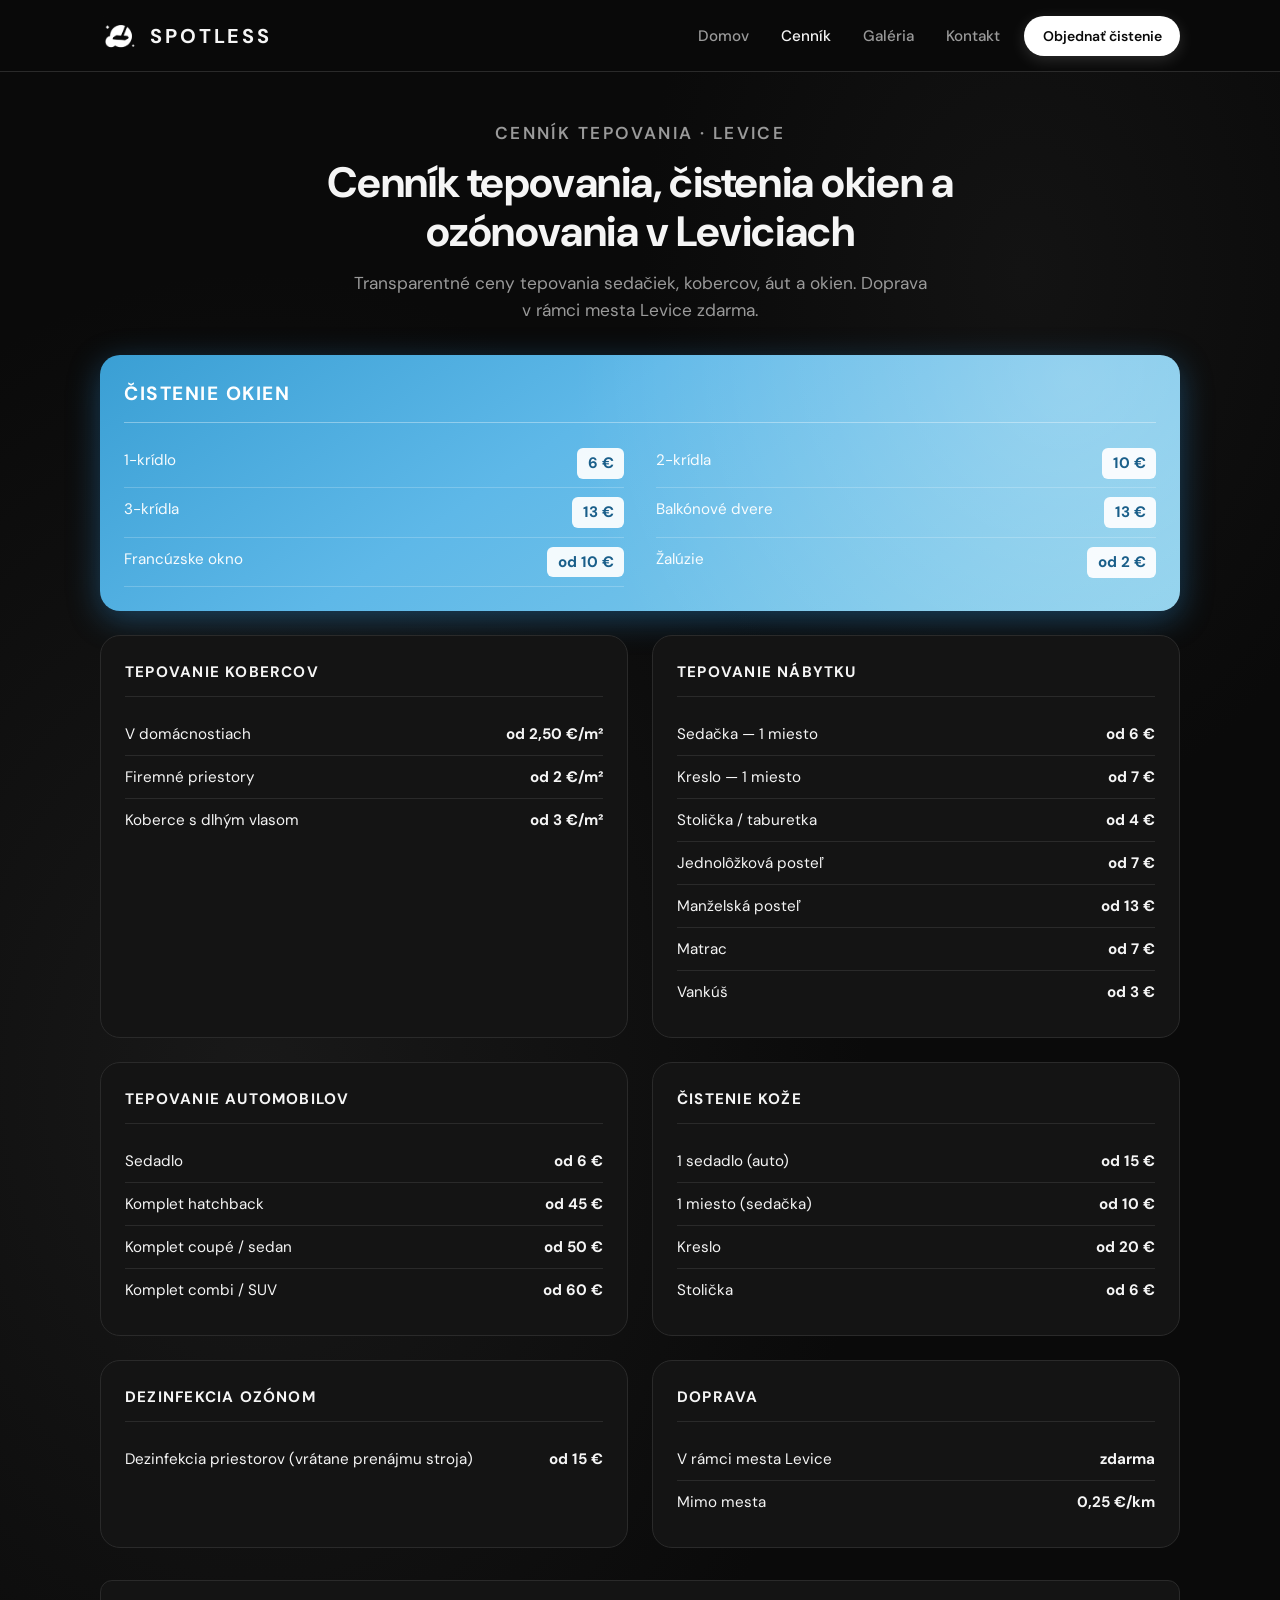
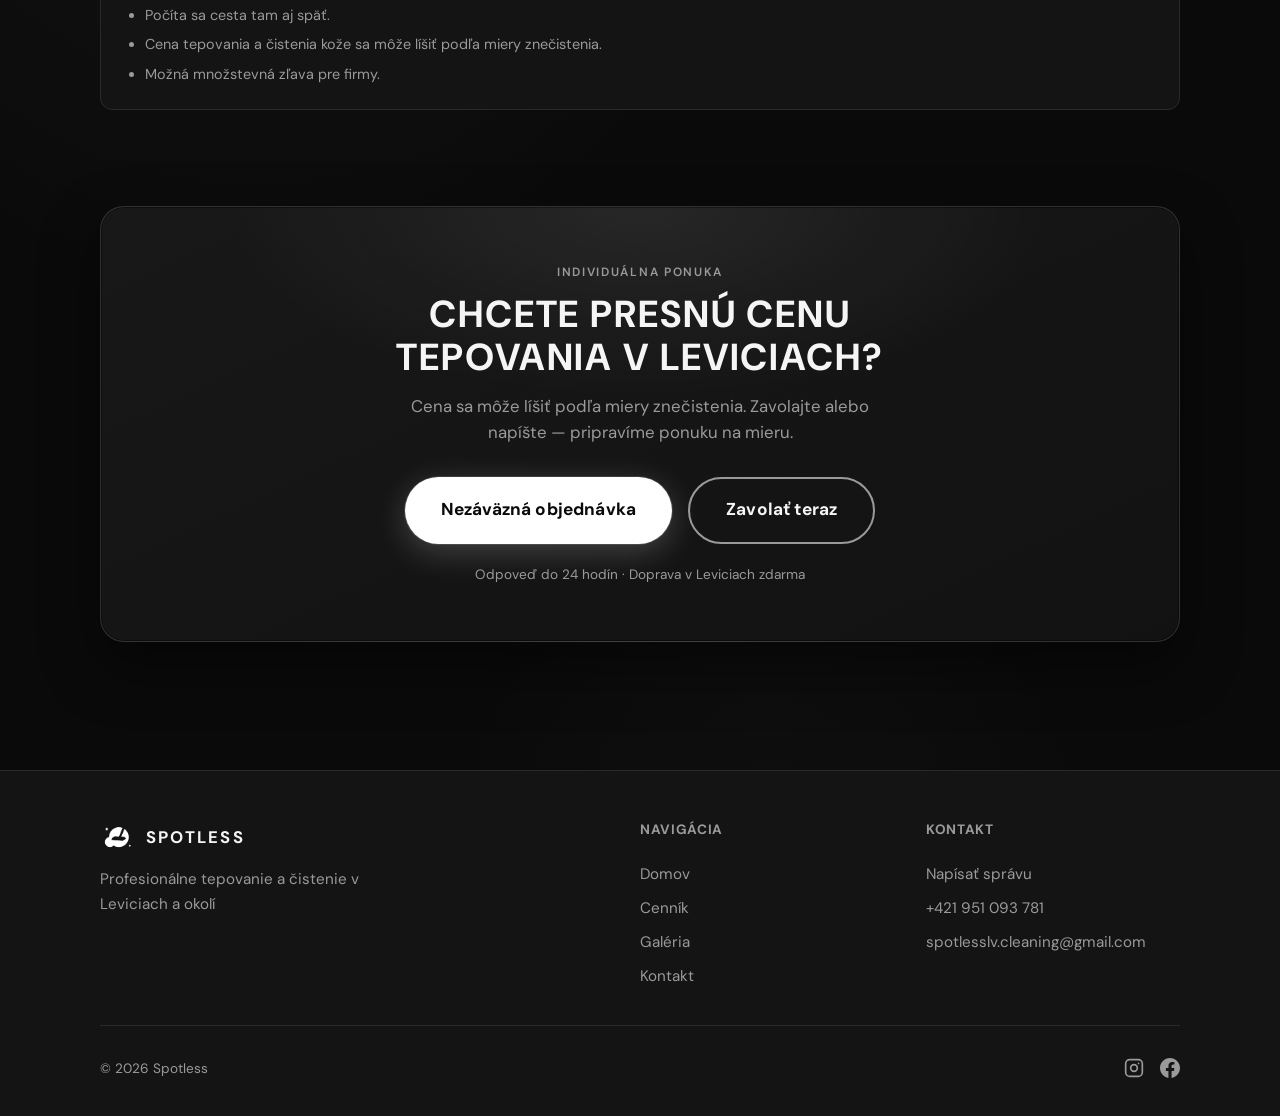
==== cennik/index.html @ 839dc6ff "Web favicon" ====
<!DOCTYPE html>
<html lang="sk">
<head>
  <meta charset="UTF-8">
  <meta name="viewport" content="width=device-width, initial-scale=1.0">
  <meta name="description" content="Cenník tepovania sedačiek, kobercov a áut, čistenie okien a ozónovania v Leviciach. Doprava v meste zdarma.">
  <link rel="canonical" href="https://www.spotlesscleaning.sk/cennik">
  <link rel="icon" href="/favicon.ico" sizes="any">
  <link rel="icon" href="/images/favicon-48.png" type="image/png" sizes="48x48">
  <link rel="icon" href="/images/favicon-96.png" type="image/png" sizes="96x96">
  <link rel="apple-touch-icon" href="/images/apple-touch-icon.png" sizes="180x180">
  <link rel="manifest" href="/site.webmanifest">
  <meta property="og:type" content="website">
  <meta property="og:site_name" content="Spotless Cleaning">
  <meta property="og:locale" content="sk_SK">
  <meta property="og:url" content="https://www.spotlesscleaning.sk/cennik">
  <meta property="og:title" content="Spotless Cleaning — Cenník tepovania a čistenia">
  <meta property="og:description" content="Transparentný cenník tepovania, čistenia okien, kože a ozónovania. Doprava zdarma v Leviciach.">
  <meta property="og:image" content="https://www.spotlesscleaning.sk/images/og-image.jpg">
  <meta property="og:image:width" content="1200">
  <meta property="og:image:height" content="630">
  <meta name="twitter:card" content="summary_large_image">
  <meta name="twitter:title" content="Spotless Cleaning — Cenník tepovania a čistenia">
  <meta name="twitter:description" content="Transparentný cenník tepovania, čistenia okien, kože a ozónovania. Doprava zdarma v Leviciach.">
  <meta name="twitter:image" content="https://www.spotlesscleaning.sk/images/og-image.jpg">
  <title>%BUSINESS% — Cenník</title>
  <link rel="preconnect" href="https://fonts.googleapis.com">
  <link rel="preconnect" href="https://fonts.gstatic.com" crossorigin>
  <link href="https://fonts.googleapis.com/css2?family=DM+Sans:ital,opsz,wght@0,9..40,400;0,9..40,500;0,9..40,600;0,9..40,700&display=swap" rel="stylesheet">
  <link rel="stylesheet" href="/css/style.css">
  <script src="/js/config.js"></script>
  <script async src="https://www.googletagmanager.com/gtag/js?id=G-7Y9ZVSKEVJ"></script>
  <script>
    window.dataLayer = window.dataLayer || [];
    function gtag() { dataLayer.push(arguments); }
    gtag("js", new Date());
    gtag("config", "G-7Y9ZVSKEVJ");
  </script>
</head>
<body data-page="pricing">

  <header class="site-header">
    <div class="container header-inner">
      <a href="/" class="logo" aria-label="Spotless Cleaning — domov">
        <img src="/images/logo-spotless.png" alt="" class="logo-mark" width="40" height="40" aria-hidden="true">
        <span class="logo-text">SPOTLESS</span>
      </a>
      <div class="header-actions">
        <nav class="nav-desktop" aria-label="Hlavná navigácia">
          <a href="/" data-page="home">Domov</a>
          <a href="/cennik" data-page="pricing">Cenník</a>
          <a href="/galeria" data-page="gallery">Galéria</a>
          <a href="/kontakt" data-page="contact">Kontakt</a>
        </nav>
        <a href="/kontakt" class="btn btn-primary btn-sm nav-cta" data-nav-cta>Objednať čistenie</a>
      </div>
      <button class="menu-toggle" aria-label="Otvoriť menu" aria-expanded="false">
        <span></span><span></span><span></span>
      </button>
    </div>
    <nav class="nav-mobile" aria-label="Mobilná navigácia">
      <a href="/" data-page="home">Domov</a>
      <a href="/cennik" data-page="pricing">Cenník</a>
      <a href="/galeria" data-page="gallery">Galéria</a>
      <a href="/kontakt" data-page="contact">Kontakt</a>
      <a href="/kontakt" class="btn btn-primary btn-block nav-mobile-cta" data-nav-cta>Objednať čistenie</a>
    </nav>
  </header>

  <main>
    <header class="page-header">
      <div class="container">
        <p class="section-eyebrow" data-page-eyebrow>Cenník tepovania · Levice</p>
        <h1 data-page-title>Cenník tepovania, čistenia okien a ozónovania v Leviciach</h1>
        <p data-page-subtitle>Transparentné ceny tepovania sedačiek, kobercov, áut a okien. Doprava v Leviciach zdarma.</p>
      </div>
    </header>

    <section class="section" style="padding-top: 0;">
      <div class="container">
        <div id="pricing-grid"></div>
        <div class="pricing-notes" id="pricing-notes"></div>
      </div>
    </section>

    <section class="section section--cta">
      <div class="container">
        <div class="cta-block" data-cta="pricing">
          <p class="section-eyebrow" data-cta-eyebrow>Individuálna ponuka</p>
          <h2 data-cta-title>Chcete presnú cenu tepovania v Leviciach?</h2>
          <p data-cta-subtitle>Cena sa môže líšiť podľa miery znečistenia. Zavolajte alebo napíšte — pripravíme ponuku na mieru.</p>
          <div class="cta-block__actions">
            <a href="/kontakt" class="btn btn-primary btn-lg" data-cta-primary>Nezáväzná objednávka</a>
            <a href="tel:+421951093781" class="btn btn-outline btn-lg" data-cta-secondary>Zavolať teraz</a>
          </div>
          <p class="cta-block__note" data-cta-note>Odpoveď do 24 hodín · Doprava v Leviciach zdarma</p>
        </div>
      </div>
    </section>
  </main>

  <footer class="site-footer">
    <div class="container">
      <div class="footer-grid">
        <div class="footer-brand">
          <a href="/" class="logo" aria-label="Spotless Cleaning — domov">
        <img src="/images/logo-spotless.png" alt="" class="logo-mark" width="40" height="40" aria-hidden="true">
        <span class="logo-text">SPOTLESS</span>
      </a>
          <p data-tagline>Tepovanie, čistenie okien a dezinfekcia ozónom — Levice a okolie</p>
        </div>
        <div class="footer-col">
          <h4>Navigácia</h4>
          <a href="/">Domov</a>
          <a href="/cennik">Cenník</a>
          <a href="/galeria">Galéria</a>
          <a href="/kontakt">Kontakt</a>
        </div>
        <div class="footer-col">
          <h4>Kontakt</h4>
          <a href="/kontakt">Napísať správu</a>
          <span id="contact-phone"></span>
          <span id="contact-email"></span>
        </div>
      </div>
      <div class="footer-bottom">
        <span>© <span id="footer-year"></span> <span data-business-name>Spotless Cleaning</span></span>
        <div class="footer-social" data-social-links data-social-style="footer"></div>
      </div>
    </div>
  </footer>

  <script src="/js/main.js"></script>
</body>
</html>
---- css/style.css ----
/* ===== Variables — Spotless dark (cenník) ===== */
:root {
  --color-bg: #0a0a0a;
  --color-surface: #141414;
  --color-text: #f5f5f5;
  --color-text-muted: #9a9a9a;
  --color-accent: #ffffff;
  --color-accent-dark: #e8e8e8;
  --color-accent-soft: #1c1c1c;
  --color-border: #2a2a2a;
  --font-display: "DM Sans", system-ui, sans-serif;
  --font-body: "DM Sans", system-ui, sans-serif;
  --radius: 12px;
  --radius-lg: 20px;
  --shadow: 0 4px 24px rgba(0, 0, 0, 0.4);
  --shadow-lg: 0 12px 48px rgba(0, 0, 0, 0.55);
  --max-width: 1120px;
  --header-height: 72px;
}

/* ===== Reset & Base ===== */
*,
*::before,
*::after {
  box-sizing: border-box;
  margin: 0;
  padding: 0;
}

html {
  scroll-behavior: smooth;
}

body {
  font-family: var(--font-body);
  font-size: 1rem;
  line-height: 1.6;
  color: var(--color-text);
  background-color: var(--color-bg);
  background-image:
    radial-gradient(ellipse 80% 50% at 20% 40%, rgba(35, 35, 35, 0.6) 0%, transparent 60%),
    radial-gradient(ellipse 60% 40% at 80% 10%, rgba(28, 28, 28, 0.5) 0%, transparent 50%),
    radial-gradient(ellipse 50% 30% at 60% 90%, rgba(22, 22, 22, 0.4) 0%, transparent 50%);
  -webkit-font-smoothing: antialiased;
}

img {
  max-width: 100%;
  height: auto;
  display: block;
}

a {
  color: inherit;
  text-decoration: none;
}

ul {
  list-style: none;
}

/* ===== Layout ===== */
.container {
  width: 100%;
  max-width: var(--max-width);
  margin: 0 auto;
  padding: 0 1.25rem;
}

.section {
  padding: 4rem 0;
}

.section-title {
  font-family: var(--font-display);
  font-size: clamp(1.5rem, 3.5vw, 2.25rem);
  font-weight: 700;
  line-height: 1.2;
  margin-bottom: 0.75rem;
  text-transform: uppercase;
  letter-spacing: 0.06em;
}

.section-subtitle {
  color: var(--color-text-muted);
  font-size: 1.1rem;
  max-width: 560px;
  margin-bottom: 2.5rem;
}

/* ===== Header ===== */
.site-header {
  position: sticky;
  top: 0;
  z-index: 100;
  background: rgba(10, 10, 10, 0.96);
  backdrop-filter: blur(12px);
  border-bottom: 1px solid var(--color-border);
  height: var(--header-height);
}

.header-inner {
  display: flex;
  align-items: center;
  justify-content: space-between;
  height: var(--header-height);
}

.logo {
  display: flex;
  align-items: center;
  gap: 0.65rem;
  flex-shrink: 0;
  text-decoration: none;
}

.logo-mark {
  display: block;
  width: 40px;
  height: 40px;
  flex-shrink: 0;
  object-fit: contain;
  mix-blend-mode: lighten;
}

.logo-text {
  font-family: var(--font-display);
  font-size: 1.25rem;
  font-weight: 700;
  letter-spacing: 0.14em;
  text-transform: uppercase;
  color: var(--color-text);
  line-height: 1;
  white-space: nowrap;
}

.site-footer .logo-text {
  font-size: 1.05rem;
  letter-spacing: 0.12em;
}

.site-footer .logo-mark {
  width: 36px;
  height: 36px;
}

.nav-desktop {
  display: none;
  gap: 2rem;
}

.nav-desktop a {
  font-size: 0.95rem;
  font-weight: 500;
  color: var(--color-text-muted);
  transition: color 0.2s;
}

.nav-desktop a:hover,
.nav-desktop a.active {
  color: var(--color-text);
}

.menu-toggle {
  display: flex;
  flex-direction: column;
  gap: 5px;
  background: none;
  border: none;
  cursor: pointer;
  padding: 8px;
}

.menu-toggle span {
  display: block;
  width: 24px;
  height: 2px;
  background: var(--color-text);
  transition: transform 0.3s, opacity 0.3s;
}

.menu-toggle[aria-expanded="true"] span:nth-child(1) {
  transform: translateY(7px) rotate(45deg);
}

.menu-toggle[aria-expanded="true"] span:nth-child(2) {
  opacity: 0;
}

.menu-toggle[aria-expanded="true"] span:nth-child(3) {
  transform: translateY(-7px) rotate(-45deg);
}

.nav-mobile {
  display: none;
  position: fixed;
  top: var(--header-height);
  left: 0;
  right: 0;
  background: var(--color-surface);
  border-bottom: 1px solid var(--color-border);
  padding: 1rem 1.25rem 1.5rem;
  box-shadow: var(--shadow);
}

.nav-mobile.open {
  display: block;
}

.nav-mobile a {
  display: block;
  padding: 0.85rem 0;
  font-size: 1.1rem;
  font-weight: 500;
  border-bottom: 1px solid var(--color-border);
}

.nav-mobile a:last-child {
  border-bottom: none;
}

.nav-mobile a.active {
  color: var(--color-text);
}

@media (min-width: 768px) {
  .nav-desktop {
    display: flex;
  }

  .menu-toggle {
    display: none;
  }
}

/* ===== Buttons ===== */
.btn {
  display: inline-flex;
  align-items: center;
  justify-content: center;
  gap: 0.5rem;
  padding: 0.9rem 1.75rem;
  font-family: var(--font-body);
  font-size: 1rem;
  font-weight: 600;
  border: none;
  border-radius: 999px;
  cursor: pointer;
  transition: transform 0.2s, box-shadow 0.2s, background 0.2s;
}

.btn:active {
  transform: scale(0.98);
}

.btn-primary {
  background: var(--color-accent);
  color: #0a0a0a;
  box-shadow:
    0 4px 20px rgba(255, 255, 255, 0.15),
    0 0 0 1px rgba(255, 255, 255, 0.08);
  position: relative;
  overflow: hidden;
}

.btn-primary::after {
  content: "";
  position: absolute;
  inset: 0;
  background: linear-gradient(105deg, transparent 40%, rgba(255, 255, 255, 0.35) 50%, transparent 60%);
  transform: translateX(-100%);
  transition: transform 0.5s ease;
}

.btn-primary:hover::after {
  transform: translateX(100%);
}

.btn-primary:hover {
  background: var(--color-accent-dark);
  transform: translateY(-2px);
  box-shadow:
    0 8px 32px rgba(255, 255, 255, 0.22),
    0 0 0 1px rgba(255, 255, 255, 0.12);
}

.btn-outline {
  background: transparent;
  color: var(--color-text);
  border: 2px solid var(--color-text-muted);
}

.btn-outline:hover {
  border-color: var(--color-accent);
  color: var(--color-accent);
  background: rgba(255, 255, 255, 0.04);
}

.btn-block {
  width: 100%;
}

.btn-sm {
  padding: 0.55rem 1.15rem;
  font-size: 0.875rem;
}

.btn-lg {
  padding: 1.1rem 2.25rem;
  font-size: 1.08rem;
  font-weight: 700;
  letter-spacing: 0.01em;
}

.btn-primary.btn-lg {
  box-shadow:
    0 8px 32px rgba(255, 255, 255, 0.2),
    0 0 0 1px rgba(255, 255, 255, 0.12);
}

.btn-primary.btn-lg:hover {
  box-shadow:
    0 12px 40px rgba(255, 255, 255, 0.28),
    0 0 0 1px rgba(255, 255, 255, 0.18);
}

.btn-outline.btn-lg {
  border-width: 2px;
}

/* ===== Header CTA ===== */
.header-actions {
  display: none;
  align-items: center;
  gap: 1.5rem;
}

@media (min-width: 768px) {
  .header-actions {
    display: flex;
  }
}

.nav-cta {
  display: none;
  white-space: nowrap;
  box-shadow: 0 4px 16px rgba(255, 255, 255, 0.14);
}

.nav-mobile-cta {
  display: flex !important;
  align-items: center;
  justify-content: center;
  width: 100%;
  margin-top: 1rem;
  padding: 0.9rem 1.75rem !important;
  text-align: center;
  border-bottom: none !important;
}

@media (min-width: 768px) {
  .nav-cta {
    display: inline-flex;
  }
}

/* ===== Section typography ===== */
.section-eyebrow {
  font-size: 0.75rem;
  font-weight: 600;
  text-transform: uppercase;
  letter-spacing: 0.14em;
  color: var(--color-text-muted);
  margin-bottom: 0.65rem;
}

.section-head--center {
  text-align: center;
}

.section-head--center .section-subtitle {
  margin-left: auto;
  margin-right: auto;
}

.section-head--center .features-grid {
  margin-top: 0.5rem;
}

.section-subtitle--center {
  text-align: center;
}

.section--order {
  background: linear-gradient(180deg, rgba(20, 20, 20, 0.4) 0%, transparent 100%);
}

.section--cta {
  padding-top: 2rem;
  padding-bottom: 4rem;
}

/* ===== Hero ===== */
.hero {
  padding: 1.75rem 0 2.5rem;
}

.hero-block {
  display: grid;
  grid-template-columns: 1fr;
  background: linear-gradient(155deg, #161616 0%, #131313 55%, #141414 100%);
  border: 1px solid rgba(255, 255, 255, 0.08);
  border-radius: calc(var(--radius-lg) + 4px);
  overflow: hidden;
  box-shadow:
    0 0 0 1px rgba(0, 0, 0, 0.35) inset,
    0 20px 50px rgba(0, 0, 0, 0.35);
}

.hero-visual {
  position: relative;
  min-height: 260px;
  overflow: hidden;
  border-radius: var(--radius-lg) var(--radius-lg) 0 0;
}

.hero-visual img {
  width: 100%;
  height: 100%;
  min-height: 260px;
  object-fit: cover;
  object-position: 55% 28%;
  display: block;
}

.hero-visual::after {
  content: "";
  position: absolute;
  inset: 0;
  background: linear-gradient(
    to bottom,
    rgba(20, 20, 20, 0.05) 0%,
    rgba(20, 20, 20, 0.45) 55%,
    #141414 100%
  );
  pointer-events: none;
}

.hero-content {
  padding: 1.75rem 1.5rem 2rem;
}

.hero-eyebrow {
  font-size: 0.8rem;
  font-weight: 600;
  text-transform: uppercase;
  letter-spacing: 0.14em;
  color: var(--color-text-muted);
  margin-bottom: 1rem;
  animation: fadeInUp 0.7s ease forwards;
}

.hero-content h1 {
  font-family: var(--font-display);
  font-size: clamp(1.75rem, 4.2vw, 2.65rem);
  font-weight: 700;
  line-height: 1.15;
  letter-spacing: -0.01em;
  margin-bottom: 1.25rem;
  animation: fadeInUp 0.7s ease 0.1s forwards;
  opacity: 0;
}

.hero-content p {
  font-size: 1.05rem;
  color: var(--color-text-muted);
  margin-bottom: 1.75rem;
  max-width: 520px;
  animation: fadeInUp 0.7s ease 0.2s forwards;
  opacity: 0;
}

.hero-actions {
  display: flex;
  flex-wrap: wrap;
  gap: 1rem;
  animation: fadeInUp 0.7s ease 0.3s forwards;
  opacity: 0;
}

.hero-trust {
  display: flex;
  flex-wrap: wrap;
  gap: 0.5rem 1.25rem;
  margin-top: 1.5rem;
  animation: fadeInUp 0.7s ease 0.4s forwards;
  opacity: 0;
}

.hero-trust li {
  font-size: 0.85rem;
  color: var(--color-text-muted);
  display: flex;
  align-items: center;
  gap: 0.4rem;
}

.hero-trust li::before {
  content: "";
  width: 6px;
  height: 6px;
  border-radius: 50%;
  background: var(--color-accent);
  flex-shrink: 0;
}

@media (min-width: 768px) {
  .hero {
    padding: 2.5rem 0 3.5rem;
  }

  .hero-block {
    grid-template-columns: 1fr 1fr;
    align-items: stretch;
    min-height: 420px;
  }

  .hero-visual {
    position: relative;
    min-height: 100%;
    height: 100%;
    width: calc(100% + 5rem);
    margin-right: -5rem;
    z-index: 0;
  }

  .hero-visual img {
    position: absolute;
    inset: -4%;
    width: 108%;
    height: 108%;
    min-height: 100%;
    object-position: 55% center;
  }

  .hero-visual::after {
    background: linear-gradient(
      to right,
      transparent 0%,
      rgba(20, 20, 20, 0.03) 15%,
      rgba(20, 20, 20, 0.12) 30%,
      rgba(20, 20, 20, 0.28) 45%,
      rgba(20, 20, 20, 0.5) 58%,
      rgba(20, 20, 20, 0.72) 70%,
      rgba(20, 20, 20, 0.9) 82%,
      #141414 94%,
      #141414 100%
    );
  }

  .hero-content {
    position: relative;
    z-index: 1;
    display: flex;
    flex-direction: column;
    justify-content: center;
    padding: 2.5rem 2.25rem 2.5rem 1.5rem;
  }
}

@media (min-width: 1024px) {
  .hero-block {
    min-height: 460px;
  }

  .hero-content {
    padding: 3rem 2.75rem 3rem 1.75rem;
  }

  .hero-content h1 {
    font-size: clamp(2rem, 3.2vw, 2.85rem);
  }

  .hero-content p {
    font-size: 1.1rem;
  }
}

@keyframes fadeInUp {
  from { opacity: 0; transform: translateY(20px); }
  to { opacity: 1; transform: translateY(0); }
}

/* ===== Features / Cards ===== */
.features-grid {
  display: grid;
  gap: 1.5rem;
}

@media (min-width: 640px) {
  .features-grid {
    grid-template-columns: repeat(2, 1fr);
  }
}

@media (min-width: 1024px) {
  .features-grid {
    grid-template-columns: repeat(4, 1fr);
  }
}

.feature-card {
  position: relative;
  background: var(--color-surface);
  border: 1px solid var(--color-border);
  border-radius: var(--radius-lg);
  padding: 1.75rem;
  transition:
    box-shadow 0.35s ease,
    transform 0.35s ease,
    border-color 0.35s ease;
  overflow: hidden;
}

.feature-card::before {
  content: "";
  position: absolute;
  inset: 0;
  border-radius: inherit;
  opacity: 0;
  transition: opacity 0.35s ease;
  background: radial-gradient(ellipse at 50% 0%, rgba(255, 255, 255, 0.06) 0%, transparent 70%);
  pointer-events: none;
}

.feature-card:hover {
  transform: translateY(-6px);
  border-color: rgba(255, 255, 255, 0.28);
  box-shadow:
    0 0 0 1px rgba(255, 255, 255, 0.1),
    0 0 18px rgba(255, 255, 255, 0.07),
    0 0 36px rgba(255, 255, 255, 0.04),
    0 14px 40px rgba(0, 0, 0, 0.45);
}

.feature-card:hover::before {
  opacity: 1;
}

.feature-icon {
  width: 52px;
  height: 52px;
  background: var(--color-accent-soft);
  border-radius: 14px;
  display: flex;
  align-items: center;
  justify-content: center;
  font-size: 1.55rem;
  margin-bottom: 1rem;
  border: 1px solid transparent;
  transition:
    border-color 0.35s ease,
    box-shadow 0.35s ease,
    transform 0.35s ease;
}

.feature-card:hover .feature-icon {
  border-color: rgba(255, 255, 255, 0.15);
  box-shadow: 0 0 16px rgba(255, 255, 255, 0.12);
  transform: scale(1.06);
}

.feature-card h3 {
  font-family: var(--font-display);
  font-size: 1.05rem;
  font-weight: 700;
  text-transform: uppercase;
  letter-spacing: 0.04em;
  margin-bottom: 0.5rem;
}

.feature-card p {
  color: var(--color-text-muted);
  font-size: 0.95rem;
}

/* ===== Pricing ===== */
.pricing-grid {
  display: grid;
  gap: 1.5rem;
  align-items: stretch;
}

@media (min-width: 768px) {
  .pricing-grid {
    grid-template-columns: repeat(3, 1fr);
  }
}

.pricing-card {
  background: var(--color-surface);
  border: 1px solid var(--color-border);
  border-radius: var(--radius-lg);
  padding: 2rem;
  display: flex;
  flex-direction: column;
  position: relative;
}

.pricing-card.recommended {
  border-color: var(--color-accent);
  box-shadow: var(--shadow-lg);
  transform: scale(1.02);
}

.pricing-badge {
  position: absolute;
  top: -12px;
  left: 50%;
  transform: translateX(-50%);
  background: var(--color-accent);
  color: #fff;
  font-size: 0.75rem;
  font-weight: 700;
  text-transform: uppercase;
  letter-spacing: 0.05em;
  padding: 0.35rem 1rem;
  border-radius: 999px;
}

.pricing-card h3 {
  font-family: var(--font-display);
  font-size: 1.35rem;
  margin-bottom: 0.5rem;
}

.pricing-price {
  font-family: var(--font-display);
  font-size: 2.5rem;
  font-weight: 600;
  color: var(--color-accent);
  line-height: 1;
  margin: 1rem 0 0.25rem;
}

.pricing-period {
  color: var(--color-text-muted);
  font-size: 0.9rem;
  margin-bottom: 1rem;
}

.pricing-desc {
  color: var(--color-text-muted);
  font-size: 0.95rem;
  margin-bottom: 1.5rem;
  padding-bottom: 1.5rem;
  border-bottom: 1px solid var(--color-border);
}

.pricing-features {
  flex: 1;
  margin-bottom: 1.5rem;
}

.pricing-features li {
  padding: 0.5rem 0;
  padding-left: 1.5rem;
  position: relative;
  font-size: 0.95rem;
  color: var(--color-text-muted);
}

.pricing-features li::before {
  content: "✓";
  position: absolute;
  left: 0;
  color: var(--color-text);
  font-weight: 700;
}

/* ===== Showcase panel (domov — galéria + reels) ===== */
.section--showcase {
  padding: 2.5rem 0 3rem;
}

.showcase-panel {
  background: linear-gradient(160deg, #161616 0%, #111111 50%, #141414 100%);
  border: 1px solid rgba(255, 255, 255, 0.08);
  border-radius: var(--radius-lg);
  padding: 1.75rem 1.5rem 1.5rem;
  box-shadow:
    0 0 0 1px rgba(0, 0, 0, 0.4) inset,
    0 20px 50px rgba(0, 0, 0, 0.35);
  transition: border-color 0.35s ease, box-shadow 0.35s ease;
}

.showcase-panel:hover {
  border-color: rgba(255, 255, 255, 0.12);
  box-shadow:
    0 0 0 1px rgba(0, 0, 0, 0.4) inset,
    0 0 30px rgba(255, 255, 255, 0.03),
    0 24px 56px rgba(0, 0, 0, 0.4);
}

@media (min-width: 768px) {
  .showcase-panel {
    padding: 2rem 2rem 1.75rem;
  }
}

.showcase-panel__head {
  display: flex;
  flex-wrap: wrap;
  align-items: flex-end;
  justify-content: space-between;
  gap: 1rem;
  margin-bottom: 1.5rem;
}

.showcase-panel__head .section-title {
  font-size: 1.25rem;
  margin-bottom: 0.35rem;
}

.showcase-panel__sub {
  margin-bottom: 0;
  font-size: 0.95rem;
}

.showcase-panel__cta {
  display: inline-flex;
  align-items: center;
  gap: 0.4rem;
  padding: 0.6rem 1.15rem;
  border-radius: 999px;
  font-size: 0.88rem;
  font-weight: 600;
  border: 1px solid rgba(255, 255, 255, 0.14);
  color: var(--color-text);
  transition: background 0.25s ease, border-color 0.25s ease, transform 0.25s ease;
}

.showcase-panel__cta:hover {
  background: rgba(255, 255, 255, 0.06);
  border-color: rgba(255, 255, 255, 0.28);
  transform: translateX(2px);
}

.showcase-panel__media {
  display: grid;
  gap: 1.15rem;
}

@media (min-width: 768px) {
  .showcase-panel__media {
    gap: 1.25rem;
  }
}

.showcase-panel__photos {
  display: grid;
  grid-template-columns: repeat(3, 1fr);
  gap: 0.85rem;
}

@media (min-width: 640px) {
  .showcase-panel__photos {
    gap: 1rem;
  }
}

.showcase-panel__photos .gallery-item {
  border-radius: 12px;
  overflow: hidden;
  background: #0a0a0a;
  border: 1px solid rgba(255, 255, 255, 0.09);
  transition: transform 0.3s ease, border-color 0.3s ease, box-shadow 0.3s ease;
}

.showcase-panel__photos .gallery-item:hover {
  transform: translateY(-3px);
  border-color: rgba(255, 255, 255, 0.2);
  box-shadow: 0 8px 24px rgba(0, 0, 0, 0.4);
}

.showcase-panel__photos .gallery-item__frame {
  aspect-ratio: 16 / 10;
  height: auto;
}

.showcase-panel__photos .gallery-item img {
  object-fit: cover;
}

.showcase-panel__photos .gallery-caption {
  display: none;
}

.showcase-panel__reels {
  display: grid;
  grid-template-columns: repeat(4, 1fr);
  gap: 0.85rem;
  padding-top: 1.15rem;
  border-top: 1px solid rgba(255, 255, 255, 0.07);
}

@media (max-width: 639px) {
  .showcase-panel__reels {
    grid-template-columns: repeat(2, 1fr);
    gap: 0.75rem;
    max-width: 320px;
    margin: 0 auto;
    padding-top: 1rem;
  }
}

@media (min-width: 900px) {
  .showcase-panel__reels {
    gap: 1rem;
    padding-top: 1.25rem;
  }
}

/* Reels na domovskej stránke — bez IG gradientu */
.showcase-panel__reels .reel-card--home {
  display: block;
  transition: transform 0.3s ease;
}

.showcase-panel__reels .reel-card--home:hover,
.showcase-panel__reels .reel-card--home.is-playing {
  transform: translateY(-3px);
}

.showcase-panel__reels .reel-card__inner {
  display: block;
  border-radius: 12px;
  overflow: hidden;
  aspect-ratio: 9 / 16;
  background: #0a0a0a;
  border: 1px solid rgba(255, 255, 255, 0.09);
  transition: border-color 0.3s ease, box-shadow 0.3s ease;
}

.showcase-panel__reels .reel-card--home:hover .reel-card__inner,
.showcase-panel__reels .reel-card--home.is-playing .reel-card__inner {
  border-color: rgba(255, 255, 255, 0.2);
  box-shadow: 0 8px 22px rgba(0, 0, 0, 0.38);
}

/* ===== Gallery page ===== */
.gallery-grid {
  display: grid;
  gap: 1rem;
}

.gallery-grid--page {
  grid-template-columns: 1fr;
  gap: 1.75rem;
  max-width: 800px;
  margin: 0 auto;
}

@media (min-width: 640px) {
  .gallery-grid--page {
    grid-template-columns: repeat(2, 1fr);
    gap: 2rem;
    max-width: 920px;
  }
}

.gallery-item {
  cursor: pointer;
  border-radius: var(--radius);
  overflow: hidden;
  transition: transform 0.3s ease, box-shadow 0.3s ease;
}

.gallery-grid--page .gallery-item {
  background: var(--color-surface);
  border: 1px solid var(--color-border);
  padding: 0.65rem;
}

.gallery-grid--page .gallery-item:hover {
  transform: translateY(-3px);
  box-shadow: var(--shadow);
  border-color: #3a3a3a;
}

.gallery-item__frame {
  border-radius: 8px;
  overflow: hidden;
  background: #0d0d0d;
  display: flex;
  align-items: center;
  justify-content: center;
}

.gallery-grid--page .gallery-item__frame {
  height: 180px;
}

.gallery-item img {
  width: 100%;
  height: 100%;
  object-fit: contain;
  transition: transform 0.35s ease;
}

.gallery-grid--page .gallery-item:hover img {
  transform: scale(1.03);
}

.gallery-caption {
  font-size: 0.85rem;
  color: var(--color-text-muted);
  padding: 0.65rem 0.25rem 0.15rem;
  line-height: 1.4;
}

.gallery-grid--page .gallery-caption {
  position: static;
  opacity: 1;
  background: none;
  color: var(--color-text-muted);
}

/* Lightbox */
.lightbox {
  display: none;
  position: fixed;
  inset: 0;
  z-index: 200;
  background: rgba(0, 0, 0, 0.92);
  align-items: center;
  justify-content: center;
  padding: 1rem;
}

.lightbox.open {
  display: flex;
  animation: lightboxIn 0.3s ease;
}

@keyframes lightboxIn {
  from { opacity: 0; }
  to { opacity: 1; }
}

.lightbox img {
  max-height: 90vh;
  max-width: 90vw;
  border-radius: var(--radius);
  object-fit: contain;
}

.lightbox-close {
  position: absolute;
  top: 1.5rem;
  right: 1.5rem;
  background: none;
  border: none;
  color: #fff;
  font-size: 2rem;
  cursor: pointer;
  line-height: 1;
}

.lightbox-caption {
  position: absolute;
  bottom: 2rem;
  left: 50%;
  transform: translateX(-50%);
  color: #fff;
  font-size: 0.95rem;
  text-align: center;
}

/* ===== Contact ===== */
.contact-grid {
  display: grid;
  gap: 2.5rem;
}

@media (min-width: 768px) {
  .contact-grid {
    grid-template-columns: 1fr 1.2fr;
    gap: 4rem;
  }
}

.contact-info-item {
  display: flex;
  gap: 1rem;
  margin-bottom: 1.5rem;
}

.contact-info-icon {
  width: 44px;
  height: 44px;
  background: var(--color-accent-soft);
  border-radius: 10px;
  display: flex;
  align-items: center;
  justify-content: center;
  flex-shrink: 0;
  font-size: 1.2rem;
}

.contact-info-item h4 {
  font-size: 0.85rem;
  text-transform: uppercase;
  letter-spacing: 0.05em;
  color: var(--color-text-muted);
  margin-bottom: 0.25rem;
}

.contact-info-item a:hover {
  color: var(--color-text);
}

.social-links {
  display: flex;
  gap: 0.75rem;
  margin-top: 2rem;
}

.social-link {
  display: flex;
  align-items: center;
  justify-content: center;
  width: 44px;
  height: 44px;
  border-radius: 10px;
  background: var(--color-surface);
  border: 1px solid var(--color-border);
  transition: border-color 0.2s, color 0.2s;
}

.social-link:hover {
  border-color: var(--color-text);
  color: var(--color-text);
}

.contact-form {
  background: var(--color-surface);
  border: 1px solid var(--color-border);
  border-radius: var(--radius-lg);
  padding: 2rem;
}

.form-group {
  margin-bottom: 1.25rem;
}

.form-group label {
  display: block;
  font-size: 0.9rem;
  font-weight: 500;
  margin-bottom: 0.4rem;
}

.form-group input,
.form-group textarea,
.form-group select {
  width: 100%;
  padding: 0.85rem 1rem;
  font-family: var(--font-body);
  font-size: 1rem;
  border: 1px solid var(--color-border);
  border-radius: var(--radius);
  background: var(--color-bg);
  color: var(--color-text);
  transition: border-color 0.2s;
}

.form-group input:focus,
.form-group textarea:focus,
.form-group select:focus {
  outline: none;
  border-color: var(--color-accent);
}

.form-group textarea {
  min-height: 140px;
  resize: vertical;
}

.form-success {
  display: none;
  background: #1a2e1a;
  color: #7dce7d;
  border: 1px solid #2d4a2d;
  padding: 1rem;
  border-radius: var(--radius);
  margin-bottom: 1rem;
  font-size: 0.95rem;
}

.form-success.show {
  display: block;
}

.form-error {
  display: none;
  background: #2e1a1a;
  color: #e88a8a;
  border: 1px solid #4a2d2d;
  padding: 1rem;
  border-radius: var(--radius);
  margin-bottom: 1rem;
  font-size: 0.95rem;
}

.form-error.show {
  display: block;
}

.contact-form button[disabled] {
  opacity: 0.7;
  cursor: not-allowed;
}

/* ===== Floating call (mobile) ===== */
.floating-call {
  position: fixed;
  right: 1rem;
  bottom: 1.25rem;
  z-index: 900;
  display: flex;
  align-items: center;
  gap: 0.5rem;
  padding: 0.85rem 1.15rem;
  background: var(--color-accent);
  color: var(--color-bg);
  border-radius: 999px;
  font-weight: 600;
  font-size: 0.95rem;
  box-shadow: var(--shadow-lg);
  transition: transform 0.2s ease, box-shadow 0.2s ease;
}

.floating-call:hover {
  transform: translateY(-2px);
  color: var(--color-bg);
  box-shadow: 0 16px 40px rgba(0, 0, 0, 0.5);
}

.floating-call svg {
  flex-shrink: 0;
}

@media (min-width: 768px) {
  .floating-call {
    display: none;
  }
}

/* ===== Contact map ===== */
.contact-map-section {
  padding-top: 0;
}

.contact-map {
  border-radius: var(--radius-lg);
  overflow: hidden;
  border: 1px solid var(--color-border);
  background: var(--color-surface);
  aspect-ratio: 16 / 9;
  min-height: 260px;
}

.contact-map iframe {
  width: 100%;
  height: 100%;
  border: 0;
  display: block;
}

.contact-form--prominent {
  border-color: rgba(255, 255, 255, 0.14);
  box-shadow:
    0 0 0 1px rgba(255, 255, 255, 0.06) inset,
    0 16px 48px rgba(0, 0, 0, 0.35);
}

.contact-form--prominent .btn-primary {
  margin-top: 0.25rem;
}

.home-contact-wrap {
  max-width: 580px;
  margin: 0 auto;
}

.form-note {
  margin-top: 1rem;
  font-size: 0.85rem;
  color: var(--color-text-muted);
  text-align: center;
}

.form-note[data-response-time] {
  font-weight: 500;
  color: var(--color-text);
}

/* ===== CTA Block ===== */
.cta-block {
  position: relative;
  background:
    radial-gradient(ellipse 70% 80% at 50% 0%, rgba(255, 255, 255, 0.07) 0%, transparent 55%),
    linear-gradient(155deg, #181818 0%, #121212 100%);
  color: var(--color-text);
  border: 1px solid rgba(255, 255, 255, 0.12);
  border-radius: calc(var(--radius-lg) + 4px);
  padding: clamp(2.5rem, 5vw, 3.5rem) clamp(1.5rem, 4vw, 3rem);
  text-align: center;
  box-shadow:
    0 0 0 1px rgba(0, 0, 0, 0.4) inset,
    0 24px 60px rgba(0, 0, 0, 0.45);
}

.cta-block h2 {
  font-family: var(--font-display);
  font-size: clamp(1.65rem, 3.5vw, 2.35rem);
  font-weight: 700;
  text-transform: uppercase;
  letter-spacing: 0.05em;
  line-height: 1.15;
  margin-bottom: 0.85rem;
  max-width: 640px;
  margin-left: auto;
  margin-right: auto;
}

.cta-block > p:not(.section-eyebrow):not(.cta-block__note) {
  color: var(--color-text-muted);
  margin-bottom: 2rem;
  max-width: 520px;
  margin-left: auto;
  margin-right: auto;
  font-size: 1.05rem;
  line-height: 1.55;
}

.cta-block__actions {
  display: flex;
  flex-wrap: wrap;
  justify-content: center;
  gap: 1rem;
}

.cta-block__actions .btn-primary {
  min-width: 240px;
}

.cta-block__note {
  margin-top: 1.25rem;
  font-size: 0.85rem;
  color: var(--color-text-muted);
}

/* ===== Footer ===== */
.site-footer {
  background: var(--color-surface);
  border-top: 1px solid var(--color-border);
  padding: 3rem 0 2rem;
  margin-top: 4rem;
}

.footer-grid {
  display: grid;
  gap: 2rem;
  margin-bottom: 2rem;
}

@media (min-width: 640px) {
  .footer-grid {
    grid-template-columns: 2fr 1fr 1fr;
  }
}

.footer-brand p {
  color: var(--color-text-muted);
  font-size: 0.95rem;
  margin-top: 0.75rem;
  max-width: 280px;
}

.footer-col h4 {
  font-size: 0.85rem;
  text-transform: uppercase;
  letter-spacing: 0.05em;
  color: var(--color-text-muted);
  margin-bottom: 1rem;
}

.footer-col a {
  display: block;
  color: var(--color-text-muted);
  font-size: 0.95rem;
  padding: 0.3rem 0;
  transition: color 0.2s;
}

.footer-col a:hover {
  color: var(--color-text);
}

.footer-bottom {
  padding-top: 2rem;
  border-top: 1px solid var(--color-border);
  display: flex;
  flex-wrap: wrap;
  justify-content: space-between;
  gap: 1rem;
  font-size: 0.85rem;
  color: var(--color-text-muted);
}

.footer-social {
  display: flex;
  gap: 1rem;
}

.footer-social a:hover {
  color: var(--color-text);
}

/* ===== Page header (subpages) ===== */
.page-header {
  padding: 3rem 0 2rem;
  text-align: center;
}

.page-header .section-eyebrow {
  margin-bottom: 0.75rem;
}

.page-header h1 {
  font-family: var(--font-display);
  font-size: clamp(1.75rem, 4vw, 2.65rem);
  font-weight: 700;
  line-height: 1.15;
  letter-spacing: -0.01em;
  text-transform: none;
  margin-bottom: 0.85rem;
  max-width: 720px;
  margin-left: auto;
  margin-right: auto;
}

.page-header p,
.page-header [data-page-subtitle] {
  color: var(--color-text-muted);
  font-size: 1.08rem;
  max-width: 580px;
  margin: 0 auto;
  line-height: 1.55;
}

/* ===== Utilities ===== */
.text-center {
  text-align: center;
}

.mt-2 {
  margin-top: 2rem;
}

.sr-only {
  position: absolute;
  width: 1px;
  height: 1px;
  padding: 0;
  margin: -1px;
  overflow: hidden;
  clip: rect(0, 0, 0, 0);
  border: 0;
}

/* ===== Spotless: pricing tables ===== */
.pricing-tables {
  display: grid;
  gap: 1.5rem;
}

@media (min-width: 640px) {
  .pricing-tables {
    grid-template-columns: repeat(2, 1fr);
  }
}

.pricing-category {
  background: var(--color-surface);
  border: 1px solid var(--color-border);
  border-radius: var(--radius-lg);
  padding: 1.5rem;
}

.pricing-category h3 {
  font-family: var(--font-display);
  font-size: 0.95rem;
  font-weight: 700;
  text-transform: uppercase;
  letter-spacing: 0.08em;
  color: var(--color-text);
  margin-bottom: 1rem;
  padding-bottom: 0.75rem;
  border-bottom: 1px solid var(--color-border);
}

.pricing-row {
  display: flex;
  justify-content: space-between;
  gap: 1rem;
  padding: 0.55rem 0;
  font-size: 0.95rem;
  border-bottom: 1px solid var(--color-border);
}

.pricing-row:last-child {
  border-bottom: none;
}

.pricing-row span:last-child {
  font-weight: 700;
  color: var(--color-text);
  white-space: nowrap;
}

.pricing-notes {
  background: var(--color-surface);
  border: 1px solid var(--color-border);
  border-radius: var(--radius);
  padding: 1.25rem 1.5rem;
  margin-top: 2rem;
  font-size: 0.9rem;
  color: var(--color-text-muted);
}

.pricing-notes li {
  list-style: disc;
  margin-left: 1.25rem;
  padding: 0.2rem 0;
}


/* ===== Instagram Reels ===== */
.section--reels {
  padding: 1.5rem 0 2rem;
}

.reels-track {
  display: grid;
  grid-template-columns: repeat(2, 1fr);
  gap: 1rem 0.85rem;
  max-width: 360px;
  margin: 0 auto;
}

@media (min-width: 540px) {
  .reels-track {
    grid-template-columns: repeat(4, 1fr);
    gap: 1.1rem;
    max-width: 720px;
  }
}

@media (min-width: 900px) {
  .reels-track {
    max-width: 880px;
    gap: 1.35rem;
  }
}

.reel-card {
  display: block;
  transition: transform 0.35s ease;
}

.reel-card:hover,
.reel-card.is-playing {
  transform: translateY(-5px) scale(1.03);
}

.reel-card__ring {
  display: block;
  padding: 3px;
  border-radius: 18px;
  background: linear-gradient(
    135deg,
    #f9ce34 0%,
    #ee2a7b 45%,
    #d62976 70%,
    #962fbf 100%
  );
  transition: box-shadow 0.35s ease, filter 0.35s ease;
}

.reel-card:hover .reel-card__ring,
.reel-card.is-playing .reel-card__ring {
  box-shadow:
    0 0 20px rgba(238, 42, 123, 0.35),
    0 8px 28px rgba(0, 0, 0, 0.4);
  filter: brightness(1.08);
}

.reel-card__inner {
  display: block;
  border-radius: 15px;
  overflow: hidden;
  aspect-ratio: 9 / 16;
  background: #0a0a0a;
}

.reel-card__video {
  width: 100%;
  height: 100%;
  object-fit: cover;
  display: block;
  pointer-events: none;
}

/* ===== Scroll animations ===== */
.animate-on-scroll {
  opacity: 0;
  transform: translateY(22px);
  transition:
    opacity 0.65s ease var(--delay, 0s),
    transform 0.65s ease var(--delay, 0s);
}

.animate-on-scroll.is-visible {
  opacity: 1;
  transform: translateY(0);
}

@media (prefers-reduced-motion: reduce) {
  .animate-on-scroll,
  .hero-content h1,
  .hero-content p,
  .hero-actions,
  .hero-eyebrow {
    opacity: 1 !important;
    transform: none !important;
    animation: none !important;
  }

  .sparkle {
    animation: none !important;
  }
}

/* ===== Čistenie okien — modrý highlight ===== */
.pricing-category--windows {
  grid-column: 1 / -1;
  background: linear-gradient(145deg, #3a9fd4 0%, #5eb8e8 40%, #87ceeb 100%);
  border: none;
  box-shadow: 0 8px 32px rgba(43, 143, 212, 0.4);
  position: relative;
  overflow: hidden;
}

.pricing-category--windows::before {
  content: "";
  position: absolute;
  inset: 0;
  background: radial-gradient(circle at 90% 10%, rgba(255, 255, 255, 0.25) 0%, transparent 50%);
  pointer-events: none;
}

.pricing-category--windows h3 {
  color: #ffffff;
  border-bottom-color: rgba(255, 255, 255, 0.35);
  font-size: 1.2rem;
  position: relative;
}

.pricing-category--windows .pricing-row {
  border-bottom-color: rgba(255, 255, 255, 0.2);
  position: relative;
}

.pricing-category--windows .pricing-row span:first-child {
  color: rgba(255, 255, 255, 0.95);
}

.pricing-category--windows .pricing-row span:last-child {
  color: #1a5f8a;
  background: rgba(255, 255, 255, 0.92);
  padding: 0.2rem 0.65rem;
  border-radius: 6px;
  font-weight: 700;
}

@media (min-width: 640px) {
  .pricing-category--windows {
    display: grid;
    grid-template-columns: 1fr 1fr;
    gap: 0 2rem;
    align-content: start;
  }

  .pricing-category--windows h3 {
    grid-column: 1 / -1;
  }
}
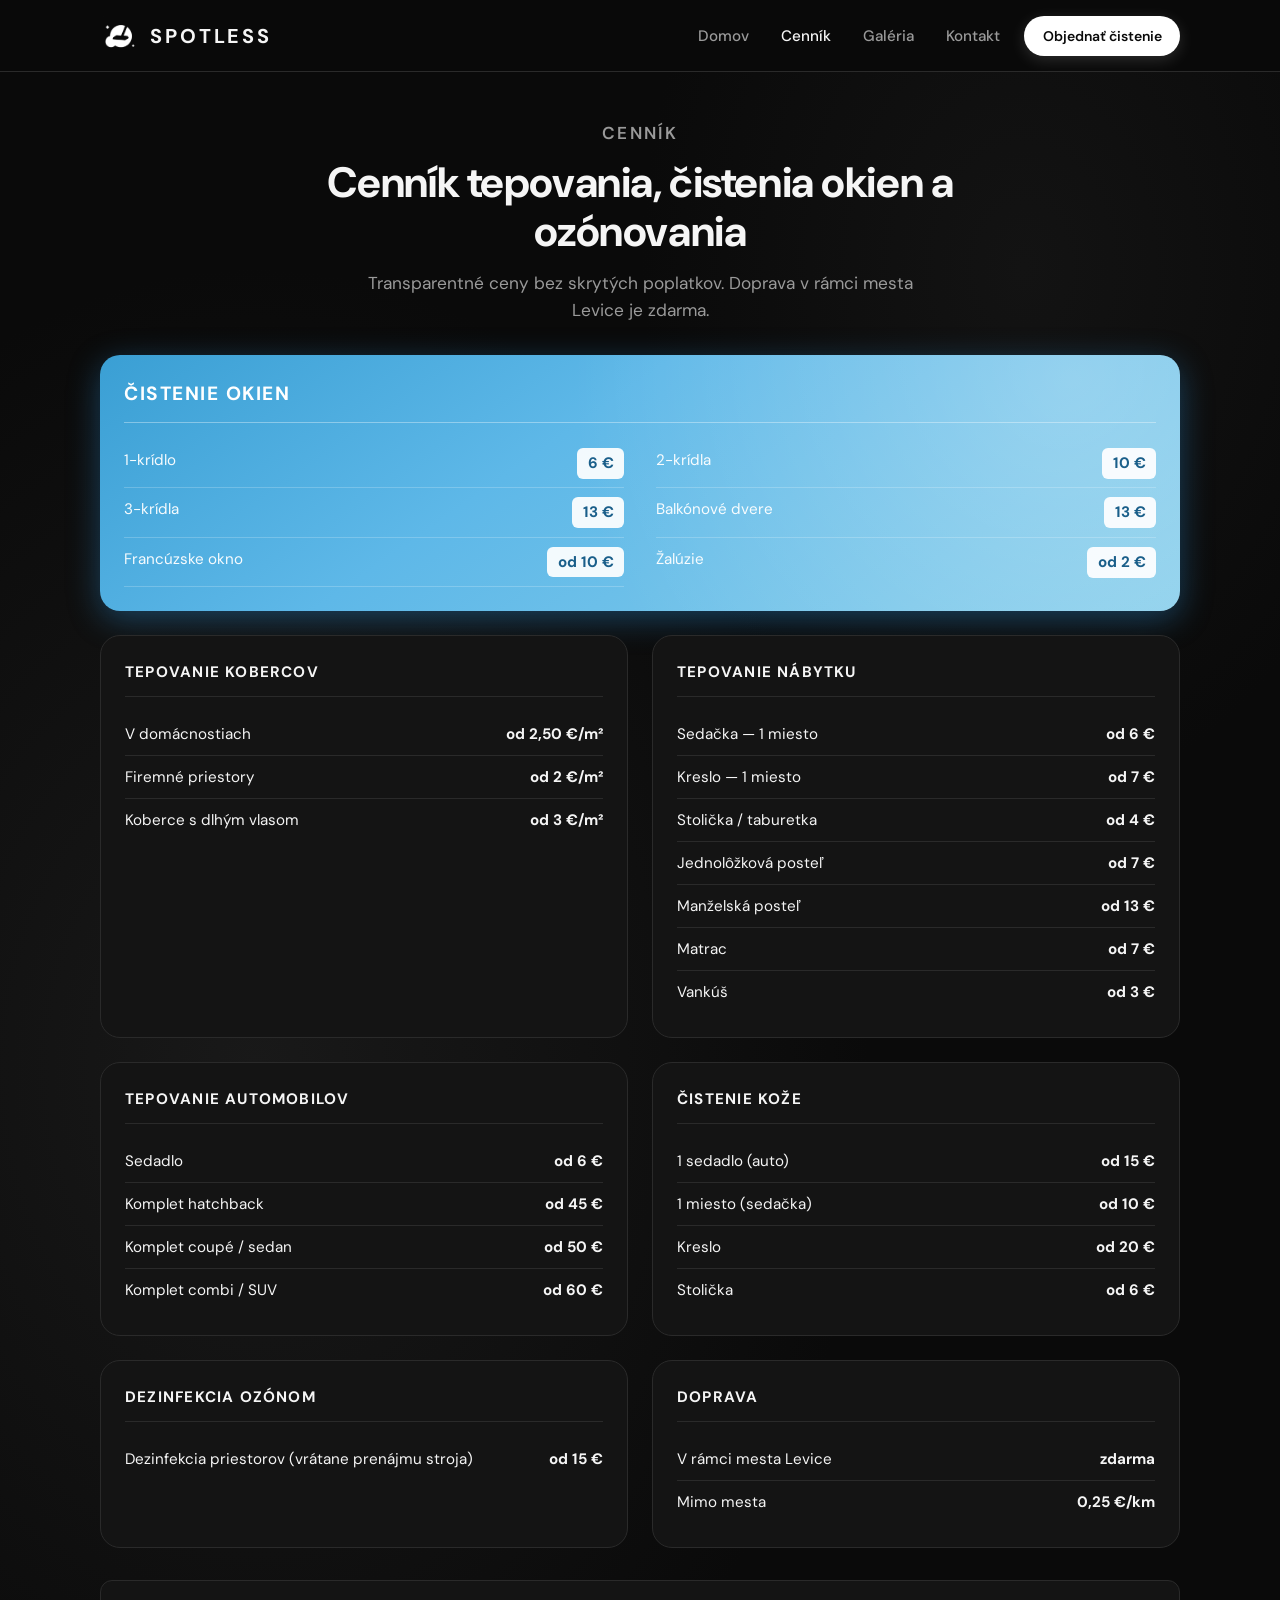
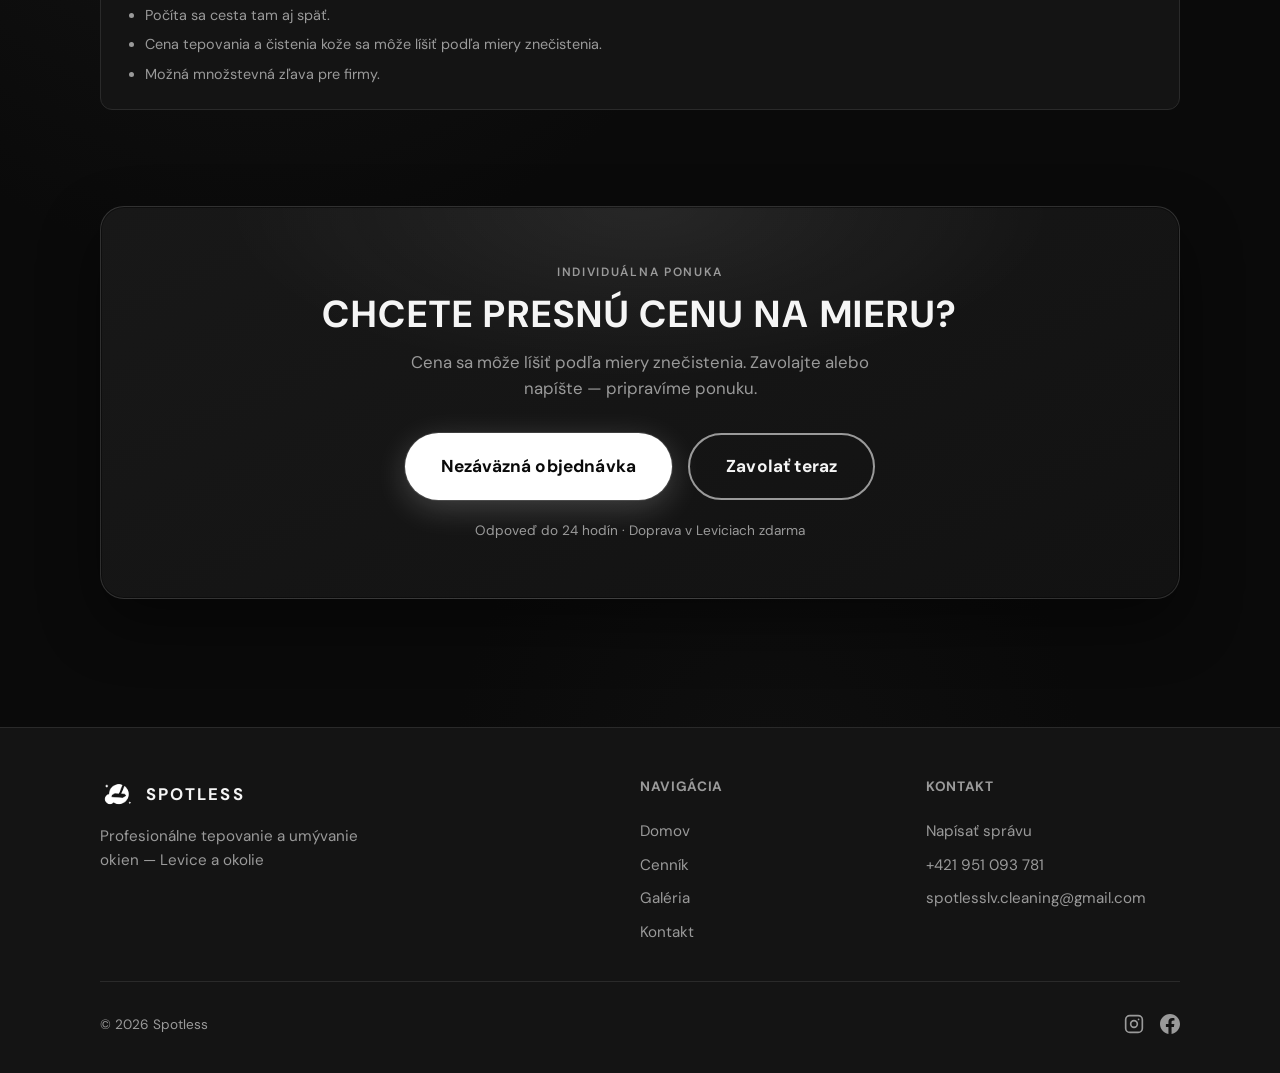
==== commit 18060015: "Úprava SEO" ====
--- a/cennik/index.html
+++ b/cennik/index.html
@@ -70,9 +70,9 @@
   <main>
     <header class="page-header">
       <div class="container">
-        <p class="section-eyebrow" data-page-eyebrow>Cenník tepovania · Levice</p>
-        <h1 data-page-title>Cenník tepovania, čistenia okien a ozónovania v Leviciach</h1>
-        <p data-page-subtitle>Transparentné ceny tepovania sedačiek, kobercov, áut a okien. Doprava v Leviciach zdarma.</p>
+        <p class="section-eyebrow" data-page-eyebrow>Cenník</p>
+        <h1 data-page-title>Cenník tepovania, čistenia okien a ozónovania</h1>
+        <p data-page-subtitle>Transparentné ceny bez skrytých poplatkov. Doprava v rámci mesta Levice je zdarma.</p>
       </div>
     </header>
 
@@ -87,7 +87,7 @@
       <div class="container">
         <div class="cta-block" data-cta="pricing">
           <p class="section-eyebrow" data-cta-eyebrow>Individuálna ponuka</p>
-          <h2 data-cta-title>Chcete presnú cenu tepovania v Leviciach?</h2>
+          <h2 data-cta-title>Chcete presnú cenu na mieru?</h2>
           <p data-cta-subtitle>Cena sa môže líšiť podľa miery znečistenia. Zavolajte alebo napíšte — pripravíme ponuku na mieru.</p>
           <div class="cta-block__actions">
             <a href="/kontakt" class="btn btn-primary btn-lg" data-cta-primary>Nezáväzná objednávka</a>
@@ -107,7 +107,7 @@
         <img src="/images/logo-spotless.png" alt="" class="logo-mark" width="40" height="40" aria-hidden="true">
         <span class="logo-text">SPOTLESS</span>
       </a>
-          <p data-tagline>Tepovanie, čistenie okien a dezinfekcia ozónom — Levice a okolie</p>
+          <p data-tagline>Profesionálne tepovanie a umývanie okien — Levice a okolie</p>
         </div>
         <div class="footer-col">
           <h4>Navigácia</h4>
--- a/css/style.css
+++ b/css/style.css
@@ -1306,6 +1306,142 @@
   color: var(--color-text);
 }
 
+/* ===== SEO content ===== */
+.seo-content {
+  background: linear-gradient(180deg, rgba(20, 20, 20, 0.35) 0%, transparent 100%);
+  padding-top: 2rem;
+}
+
+.seo-content__inner {
+  max-width: 760px;
+  margin: 0 auto;
+}
+
+.seo-intro {
+  font-size: 1.08rem;
+  line-height: 1.7;
+  color: var(--color-text-muted);
+  margin-bottom: 2.5rem;
+}
+
+.seo-content h2 {
+  font-family: var(--font-display);
+  font-size: clamp(1.35rem, 3vw, 1.75rem);
+  font-weight: 700;
+  line-height: 1.25;
+  margin: 2.25rem 0 0.85rem;
+  letter-spacing: -0.01em;
+}
+
+.seo-content h3 {
+  font-size: 1.1rem;
+  font-weight: 600;
+  line-height: 1.35;
+  margin: 1.5rem 0 0.65rem;
+  color: var(--color-text);
+}
+
+.seo-content p {
+  color: var(--color-text-muted);
+  line-height: 1.7;
+  margin-bottom: 1rem;
+}
+
+.seo-content a {
+  color: var(--color-text);
+  text-decoration: underline;
+  text-underline-offset: 3px;
+}
+
+.seo-content a:hover {
+  color: var(--color-accent);
+}
+
+.seo-images {
+  display: grid;
+  gap: 1.25rem;
+  margin-top: 2.5rem;
+}
+
+@media (min-width: 640px) {
+  .seo-images {
+    grid-template-columns: repeat(3, 1fr);
+  }
+}
+
+.seo-images__item {
+  border-radius: var(--radius);
+  overflow: hidden;
+  border: 1px solid var(--color-border);
+  background: var(--color-surface);
+}
+
+.seo-images__item img {
+  aspect-ratio: 1;
+  object-fit: cover;
+  width: 100%;
+}
+
+.seo-images__item figcaption {
+  padding: 0.75rem 1rem;
+  font-size: 0.82rem;
+  color: var(--color-text-muted);
+  text-align: center;
+}
+
+/* ===== FAQ ===== */
+.faq-section {
+  padding-top: 2rem;
+}
+
+.faq-list {
+  max-width: 720px;
+  margin: 0 auto;
+  text-align: left;
+}
+
+.faq-item {
+  border: 1px solid var(--color-border);
+  border-radius: var(--radius);
+  background: var(--color-surface);
+  margin-bottom: 0.75rem;
+  overflow: hidden;
+}
+
+.faq-item summary {
+  padding: 1.1rem 1.25rem;
+  font-weight: 600;
+  cursor: pointer;
+  list-style: none;
+  display: flex;
+  align-items: center;
+  justify-content: space-between;
+  gap: 1rem;
+}
+
+.faq-item summary::-webkit-details-marker {
+  display: none;
+}
+
+.faq-item summary::after {
+  content: "+";
+  font-size: 1.25rem;
+  font-weight: 400;
+  color: var(--color-text-muted);
+  flex-shrink: 0;
+}
+
+.faq-item[open] summary::after {
+  content: "−";
+}
+
+.faq-item p {
+  padding: 0 1.25rem 1.15rem;
+  color: var(--color-text-muted);
+  line-height: 1.65;
+  font-size: 0.95rem;
+}
+
 /* ===== CTA Block ===== */
 .cta-block {
   position: relative;
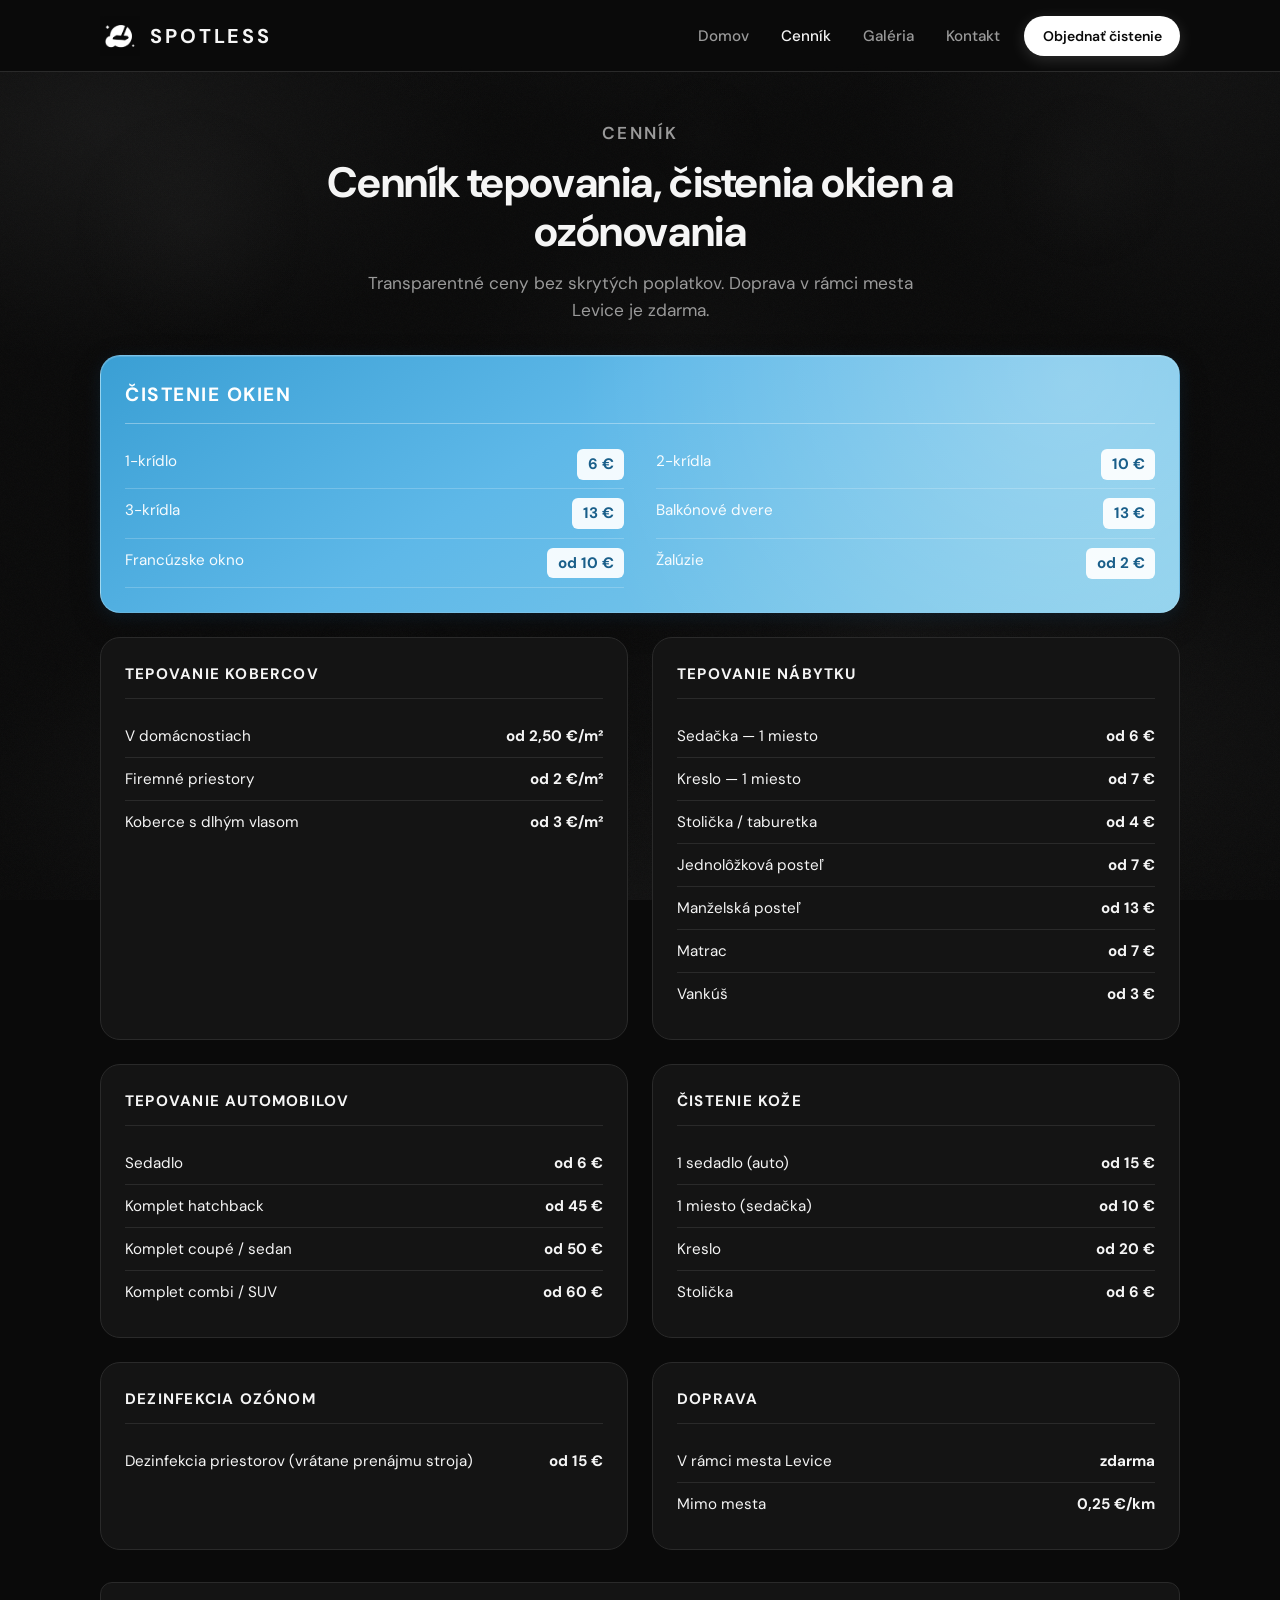
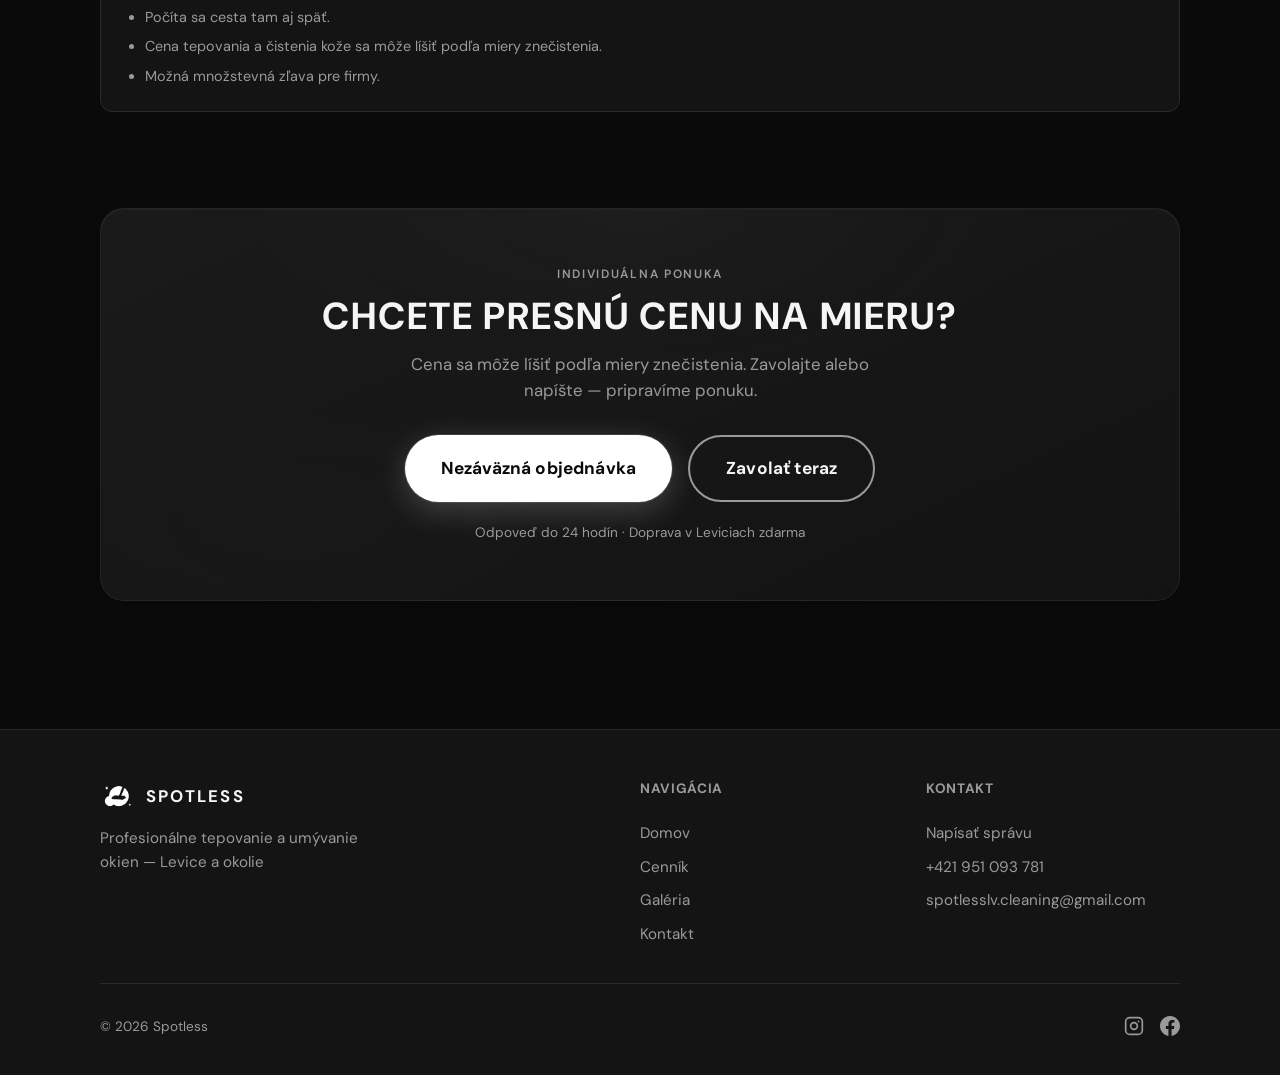
==== commit deffd555: "Mobile loading speed" ====
--- a/cennik/index.html
+++ b/cennik/index.html
@@ -26,16 +26,9 @@
   <title>%BUSINESS% — Cenník</title>
   <link rel="preconnect" href="https://fonts.googleapis.com">
   <link rel="preconnect" href="https://fonts.gstatic.com" crossorigin>
-  <link href="https://fonts.googleapis.com/css2?family=DM+Sans:ital,opsz,wght@0,9..40,400;0,9..40,500;0,9..40,600;0,9..40,700&display=swap" rel="stylesheet">
+  <link href="https://fonts.googleapis.com/css2?family=DM+Sans:ital,opsz,wght@0,9..40,400;0,9..40,500;0,9..40,600;0,9..40,700&display=swap" rel="stylesheet" media="print" onload="this.media='all'">
+  <noscript><link href="https://fonts.googleapis.com/css2?family=DM+Sans:ital,opsz,wght@0,9..40,400;0,9..40,500;0,9..40,600;0,9..40,700&display=swap" rel="stylesheet"></noscript>
   <link rel="stylesheet" href="/css/style.css">
-  <script src="/js/config.js"></script>
-  <script async src="https://www.googletagmanager.com/gtag/js?id=G-7Y9ZVSKEVJ"></script>
-  <script>
-    window.dataLayer = window.dataLayer || [];
-    function gtag() { dataLayer.push(arguments); }
-    gtag("js", new Date());
-    gtag("config", "G-7Y9ZVSKEVJ");
-  </script>
 </head>
 <body data-page="pricing">
 
@@ -130,6 +123,20 @@
     </div>
   </footer>
 
-  <script src="/js/main.js"></script>
+  <script defer src="/js/config.js"></script>
+  <script defer src="/js/main.js"></script>
+  <script>
+    window.addEventListener("load", function () {
+      var s = document.createElement("script");
+      s.src = "https://www.googletagmanager.com/gtag/js?id=G-7Y9ZVSKEVJ";
+      s.async = true;
+      document.head.appendChild(s);
+      window.dataLayer = window.dataLayer || [];
+      function gtag() { dataLayer.push(arguments); }
+      window.gtag = gtag;
+      gtag("js", new Date());
+      gtag("config", "G-7Y9ZVSKEVJ");
+    });
+  </script>
 </body>
 </html>
--- a/css/style.css
+++ b/css/style.css
@@ -12,8 +12,10 @@
   --font-body: "DM Sans", system-ui, sans-serif;
   --radius: 12px;
   --radius-lg: 20px;
-  --shadow: 0 4px 24px rgba(0, 0, 0, 0.4);
-  --shadow-lg: 0 12px 48px rgba(0, 0, 0, 0.55);
+  --shadow: 0 2px 8px rgba(0, 0, 0, 0.14), 0 10px 28px rgba(0, 0, 0, 0.18);
+  --shadow-lg: 0 4px 12px rgba(0, 0, 0, 0.16), 0 18px 44px rgba(0, 0, 0, 0.22);
+  --shadow-panel: 0 1px 0 rgba(255, 255, 255, 0.04) inset, 0 6px 24px rgba(0, 0, 0, 0.18);
+  --border-subtle: rgba(255, 255, 255, 0.06);
   --max-width: 1120px;
   --header-height: 72px;
 }
@@ -38,10 +40,45 @@
   color: var(--color-text);
   background-color: var(--color-bg);
   background-image:
-    radial-gradient(ellipse 80% 50% at 20% 40%, rgba(35, 35, 35, 0.6) 0%, transparent 60%),
-    radial-gradient(ellipse 60% 40% at 80% 10%, rgba(28, 28, 28, 0.5) 0%, transparent 50%),
-    radial-gradient(ellipse 50% 30% at 60% 90%, rgba(22, 22, 22, 0.4) 0%, transparent 50%);
+    radial-gradient(ellipse 42% 36% at 8% 14%, rgba(72, 72, 72, 0.2) 0%, transparent 72%),
+    radial-gradient(ellipse 36% 44% at 92% 8%, rgba(58, 58, 58, 0.16) 0%, transparent 68%),
+    radial-gradient(ellipse 48% 38% at 78% 82%, rgba(65, 65, 65, 0.18) 0%, transparent 70%),
+    radial-gradient(ellipse 32% 28% at 18% 88%, rgba(55, 55, 55, 0.14) 0%, transparent 65%),
+    radial-gradient(ellipse 26% 22% at 52% 38%, rgba(45, 45, 45, 0.1) 0%, transparent 58%),
+    radial-gradient(ellipse 22% 18% at 68% 52%, rgba(50, 50, 50, 0.08) 0%, transparent 55%),
+    radial-gradient(ellipse 55% 45% at 50% 105%, rgba(32, 32, 32, 0.4) 0%, transparent 52%),
+    radial-gradient(ellipse 70% 40% at 50% -5%, rgba(28, 28, 28, 0.35) 0%, transparent 48%);
+  background-attachment: fixed;
   -webkit-font-smoothing: antialiased;
+  position: relative;
+  min-height: 100vh;
+}
+
+body::before {
+  content: "";
+  position: fixed;
+  inset: 0;
+  z-index: -2;
+  pointer-events: none;
+  background-image:
+    radial-gradient(circle 120px at 15% 25%, rgba(90, 90, 90, 0.06) 0%, transparent 100%),
+    radial-gradient(circle 90px at 85% 20%, rgba(80, 80, 80, 0.05) 0%, transparent 100%),
+    radial-gradient(circle 140px at 70% 70%, rgba(75, 75, 75, 0.055) 0%, transparent 100%),
+    radial-gradient(circle 80px at 30% 75%, rgba(85, 85, 85, 0.045) 0%, transparent 100%),
+    radial-gradient(circle 60px at 55% 15%, rgba(70, 70, 70, 0.04) 0%, transparent 100%),
+    radial-gradient(circle 100px at 40% 55%, rgba(65, 65, 65, 0.035) 0%, transparent 100%);
+  background-attachment: fixed;
+}
+
+body::after {
+  content: "";
+  position: fixed;
+  inset: 0;
+  z-index: -1;
+  pointer-events: none;
+  opacity: 0.035;
+  background-image: url("data:image/svg+xml,%3Csvg viewBox='0 0 512 512' xmlns='http://www.w3.org/2000/svg'%3E%3Cfilter id='n'%3E%3CfeTurbulence type='fractalNoise' baseFrequency='0.75' numOctaves='4' stitchTiles='stitch'/%3E%3C/filter%3E%3Crect width='100%25' height='100%25' filter='url(%23n)'/%3E%3C/svg%3E");
+  background-size: 256px 256px;
 }
 
 img {
@@ -93,8 +130,9 @@
   position: sticky;
   top: 0;
   z-index: 100;
-  background: rgba(10, 10, 10, 0.96);
-  backdrop-filter: blur(12px);
+  background: rgba(10, 10, 10, 0.92);
+  backdrop-filter: blur(10px) saturate(1.1);
+  -webkit-backdrop-filter: blur(10px) saturate(1.1);
   border-bottom: 1px solid var(--color-border);
   height: var(--header-height);
 }
@@ -328,6 +366,24 @@
   border-width: 2px;
 }
 
+.btn-label--desktop {
+  display: none;
+}
+
+.btn-label--mobile {
+  display: inline;
+}
+
+@media (min-width: 768px) {
+  .btn-label--desktop {
+    display: inline;
+  }
+
+  .btn-label--mobile {
+    display: none;
+  }
+}
+
 /* ===== Header CTA ===== */
 .header-actions {
   display: none;
@@ -392,7 +448,7 @@
 }
 
 .section--order {
-  background: linear-gradient(180deg, rgba(20, 20, 20, 0.4) 0%, transparent 100%);
+  padding-top: 0.5rem;
 }
 
 .section--cta {
@@ -408,13 +464,13 @@
 .hero-block {
   display: grid;
   grid-template-columns: 1fr;
-  background: linear-gradient(155deg, #161616 0%, #131313 55%, #141414 100%);
-  border: 1px solid rgba(255, 255, 255, 0.08);
+  background:
+    radial-gradient(ellipse 80% 60% at 100% 0%, rgba(55, 55, 55, 0.12) 0%, transparent 55%),
+    linear-gradient(155deg, #181818 0%, #141414 55%, #161616 100%);
+  border: 1px solid var(--border-subtle);
   border-radius: calc(var(--radius-lg) + 4px);
   overflow: hidden;
-  box-shadow:
-    0 0 0 1px rgba(0, 0, 0, 0.35) inset,
-    0 20px 50px rgba(0, 0, 0, 0.35);
+  box-shadow: var(--shadow-panel);
 }
 
 .hero-visual {
@@ -422,6 +478,13 @@
   min-height: 260px;
   overflow: hidden;
   border-radius: var(--radius-lg) var(--radius-lg) 0 0;
+}
+
+.hero-visual picture {
+  display: block;
+  width: 100%;
+  height: 100%;
+  min-height: 260px;
 }
 
 .hero-visual img {
@@ -611,10 +674,11 @@
 
 .feature-card {
   position: relative;
-  background: var(--color-surface);
+  background: linear-gradient(180deg, #171717 0%, #141414 100%);
   border: 1px solid var(--color-border);
   border-radius: var(--radius-lg);
   padding: 1.75rem;
+  box-shadow: 0 2px 12px rgba(0, 0, 0, 0.12);
   transition:
     box-shadow 0.35s ease,
     transform 0.35s ease,
@@ -634,13 +698,11 @@
 }
 
 .feature-card:hover {
-  transform: translateY(-6px);
-  border-color: rgba(255, 255, 255, 0.28);
+  transform: translateY(-4px);
+  border-color: rgba(255, 255, 255, 0.14);
   box-shadow:
-    0 0 0 1px rgba(255, 255, 255, 0.1),
-    0 0 18px rgba(255, 255, 255, 0.07),
-    0 0 36px rgba(255, 255, 255, 0.04),
-    0 14px 40px rgba(0, 0, 0, 0.45);
+    0 1px 0 rgba(255, 255, 255, 0.05) inset,
+    0 8px 28px rgba(0, 0, 0, 0.22);
 }
 
 .feature-card:hover::before {
@@ -665,9 +727,9 @@
 }
 
 .feature-card:hover .feature-icon {
-  border-color: rgba(255, 255, 255, 0.15);
-  box-shadow: 0 0 16px rgba(255, 255, 255, 0.12);
-  transform: scale(1.06);
+  border-color: rgba(255, 255, 255, 0.12);
+  box-shadow: 0 4px 12px rgba(0, 0, 0, 0.2);
+  transform: scale(1.04);
 }
 
 .feature-card h3 {
@@ -708,8 +770,8 @@
 }
 
 .pricing-card.recommended {
-  border-color: var(--color-accent);
-  box-shadow: var(--shadow-lg);
+  border-color: rgba(255, 255, 255, 0.2);
+  box-shadow: var(--shadow-panel);
   transform: scale(1.02);
 }
 
@@ -784,22 +846,21 @@
 }
 
 .showcase-panel {
-  background: linear-gradient(160deg, #161616 0%, #111111 50%, #141414 100%);
-  border: 1px solid rgba(255, 255, 255, 0.08);
+  background:
+    radial-gradient(ellipse 50% 60% at 0% 50%, rgba(60, 60, 60, 0.08) 0%, transparent 55%),
+    linear-gradient(160deg, #171717 0%, #131313 50%, #151515 100%);
+  border: 1px solid var(--border-subtle);
   border-radius: var(--radius-lg);
   padding: 1.75rem 1.5rem 1.5rem;
+  box-shadow: var(--shadow-panel);
+  transition: border-color 0.35s ease, box-shadow 0.35s ease;
+}
+
+.showcase-panel:hover {
+  border-color: rgba(255, 255, 255, 0.09);
   box-shadow:
-    0 0 0 1px rgba(0, 0, 0, 0.4) inset,
-    0 20px 50px rgba(0, 0, 0, 0.35);
-  transition: border-color 0.35s ease, box-shadow 0.35s ease;
-}
-
-.showcase-panel:hover {
-  border-color: rgba(255, 255, 255, 0.12);
-  box-shadow:
-    0 0 0 1px rgba(0, 0, 0, 0.4) inset,
-    0 0 30px rgba(255, 255, 255, 0.03),
-    0 24px 56px rgba(0, 0, 0, 0.4);
+    0 1px 0 rgba(255, 255, 255, 0.04) inset,
+    0 10px 32px rgba(0, 0, 0, 0.22);
 }
 
 @media (min-width: 768px) {
@@ -879,8 +940,8 @@
 
 .showcase-panel__photos .gallery-item:hover {
   transform: translateY(-3px);
-  border-color: rgba(255, 255, 255, 0.2);
-  box-shadow: 0 8px 24px rgba(0, 0, 0, 0.4);
+  border-color: rgba(255, 255, 255, 0.14);
+  box-shadow: 0 6px 20px rgba(0, 0, 0, 0.22);
 }
 
 .showcase-panel__photos .gallery-item__frame {
@@ -944,8 +1005,8 @@
 
 .showcase-panel__reels .reel-card--home:hover .reel-card__inner,
 .showcase-panel__reels .reel-card--home.is-playing .reel-card__inner {
-  border-color: rgba(255, 255, 255, 0.2);
-  box-shadow: 0 8px 22px rgba(0, 0, 0, 0.38);
+  border-color: rgba(255, 255, 255, 0.14);
+  box-shadow: 0 6px 18px rgba(0, 0, 0, 0.22);
 }
 
 /* ===== Gallery page ===== */
@@ -1144,10 +1205,11 @@
 }
 
 .contact-form {
-  background: var(--color-surface);
+  background: linear-gradient(180deg, #171717 0%, #141414 100%);
   border: 1px solid var(--color-border);
   border-radius: var(--radius-lg);
   padding: 2rem;
+  box-shadow: var(--shadow-panel);
 }
 
 .form-group {
@@ -1244,7 +1306,7 @@
 .floating-call:hover {
   transform: translateY(-2px);
   color: var(--color-bg);
-  box-shadow: 0 16px 40px rgba(0, 0, 0, 0.5);
+  box-shadow: var(--shadow-lg);
 }
 
 .floating-call svg {
@@ -1279,10 +1341,8 @@
 }
 
 .contact-form--prominent {
-  border-color: rgba(255, 255, 255, 0.14);
-  box-shadow:
-    0 0 0 1px rgba(255, 255, 255, 0.06) inset,
-    0 16px 48px rgba(0, 0, 0, 0.35);
+  border-color: rgba(255, 255, 255, 0.08);
+  box-shadow: var(--shadow-panel);
 }
 
 .contact-form--prominent .btn-primary {
@@ -1308,8 +1368,7 @@
 
 /* ===== SEO content ===== */
 .seo-content {
-  background: linear-gradient(180deg, rgba(20, 20, 20, 0.35) 0%, transparent 100%);
-  padding-top: 2rem;
+  padding-top: 2.5rem;
 }
 
 .seo-content__inner {
@@ -1373,7 +1432,14 @@
   border-radius: var(--radius);
   overflow: hidden;
   border: 1px solid var(--color-border);
-  background: var(--color-surface);
+  background: #141414;
+  box-shadow: 0 2px 12px rgba(0, 0, 0, 0.12);
+}
+
+.seo-images__item picture,
+.seo-images__item img {
+  display: block;
+  width: 100%;
 }
 
 .seo-images__item img {
@@ -1403,9 +1469,10 @@
 .faq-item {
   border: 1px solid var(--color-border);
   border-radius: var(--radius);
-  background: var(--color-surface);
+  background: #141414;
   margin-bottom: 0.75rem;
   overflow: hidden;
+  box-shadow: 0 2px 10px rgba(0, 0, 0, 0.1);
 }
 
 .faq-item summary {
@@ -1446,16 +1513,15 @@
 .cta-block {
   position: relative;
   background:
-    radial-gradient(ellipse 70% 80% at 50% 0%, rgba(255, 255, 255, 0.07) 0%, transparent 55%),
-    linear-gradient(155deg, #181818 0%, #121212 100%);
+    radial-gradient(ellipse 60% 80% at 50% 0%, rgba(70, 70, 70, 0.1) 0%, transparent 60%),
+    radial-gradient(ellipse 40% 50% at 20% 80%, rgba(55, 55, 55, 0.06) 0%, transparent 55%),
+    linear-gradient(155deg, #1a1a1a 0%, #131313 100%);
   color: var(--color-text);
-  border: 1px solid rgba(255, 255, 255, 0.12);
+  border: 1px solid var(--border-subtle);
   border-radius: calc(var(--radius-lg) + 4px);
   padding: clamp(2.5rem, 5vw, 3.5rem) clamp(1.5rem, 4vw, 3rem);
   text-align: center;
-  box-shadow:
-    0 0 0 1px rgba(0, 0, 0, 0.4) inset,
-    0 24px 60px rgba(0, 0, 0, 0.45);
+  box-shadow: var(--shadow-panel);
 }
 
 .cta-block h2 {
@@ -1500,7 +1566,7 @@
 
 /* ===== Footer ===== */
 .site-footer {
-  background: var(--color-surface);
+  background: #141414;
   border-top: 1px solid var(--color-border);
   padding: 3rem 0 2rem;
   margin-top: 4rem;
@@ -1739,9 +1805,9 @@
 .reel-card:hover .reel-card__ring,
 .reel-card.is-playing .reel-card__ring {
   box-shadow:
-    0 0 20px rgba(238, 42, 123, 0.35),
-    0 8px 28px rgba(0, 0, 0, 0.4);
-  filter: brightness(1.08);
+    0 0 14px rgba(238, 42, 123, 0.2),
+    0 6px 20px rgba(0, 0, 0, 0.22);
+  filter: brightness(1.05);
 }
 
 .reel-card__inner {
@@ -1794,8 +1860,11 @@
 .pricing-category--windows {
   grid-column: 1 / -1;
   background: linear-gradient(145deg, #3a9fd4 0%, #5eb8e8 40%, #87ceeb 100%);
-  border: none;
-  box-shadow: 0 8px 32px rgba(43, 143, 212, 0.4);
+  border: 1px solid rgba(255, 255, 255, 0.22);
+  box-shadow:
+    0 1px 0 rgba(255, 255, 255, 0.15) inset,
+    0 4px 16px rgba(43, 143, 212, 0.12),
+    0 10px 32px rgba(0, 0, 0, 0.18);
   position: relative;
   overflow: hidden;
 }
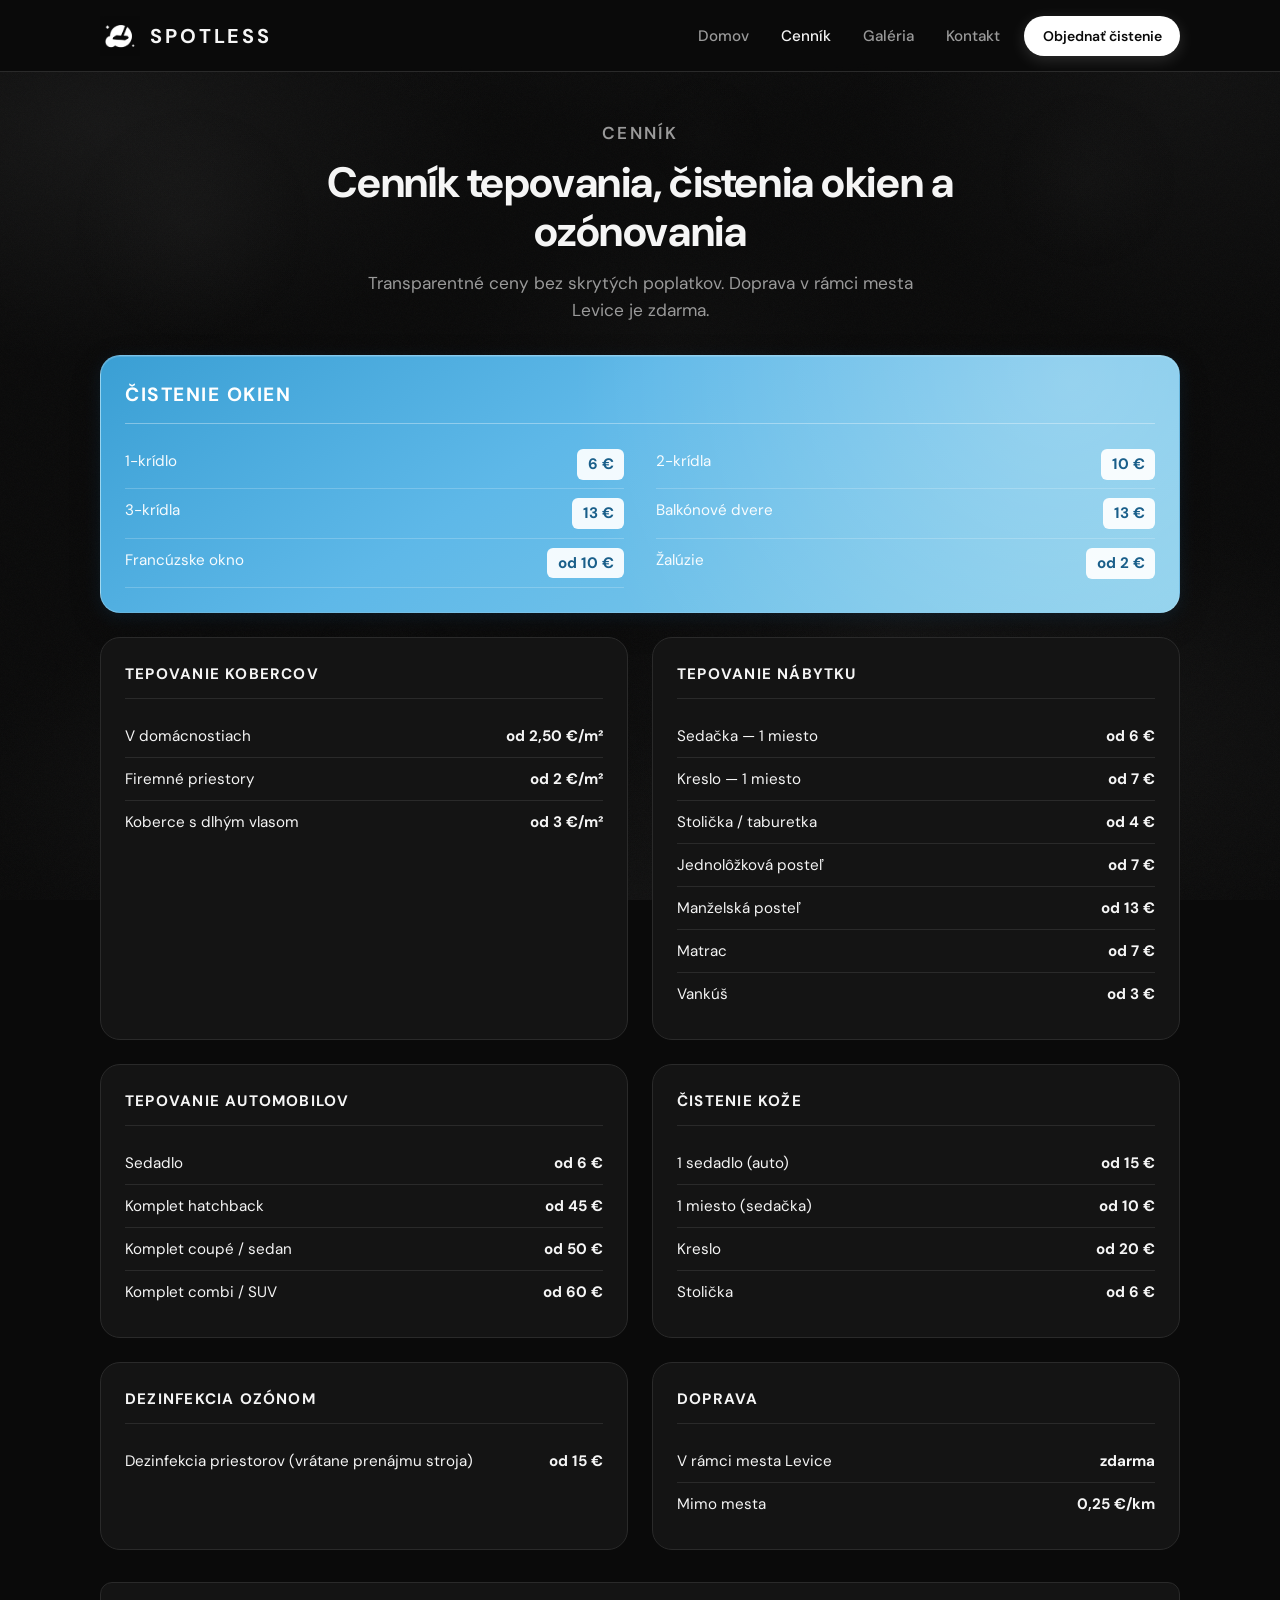
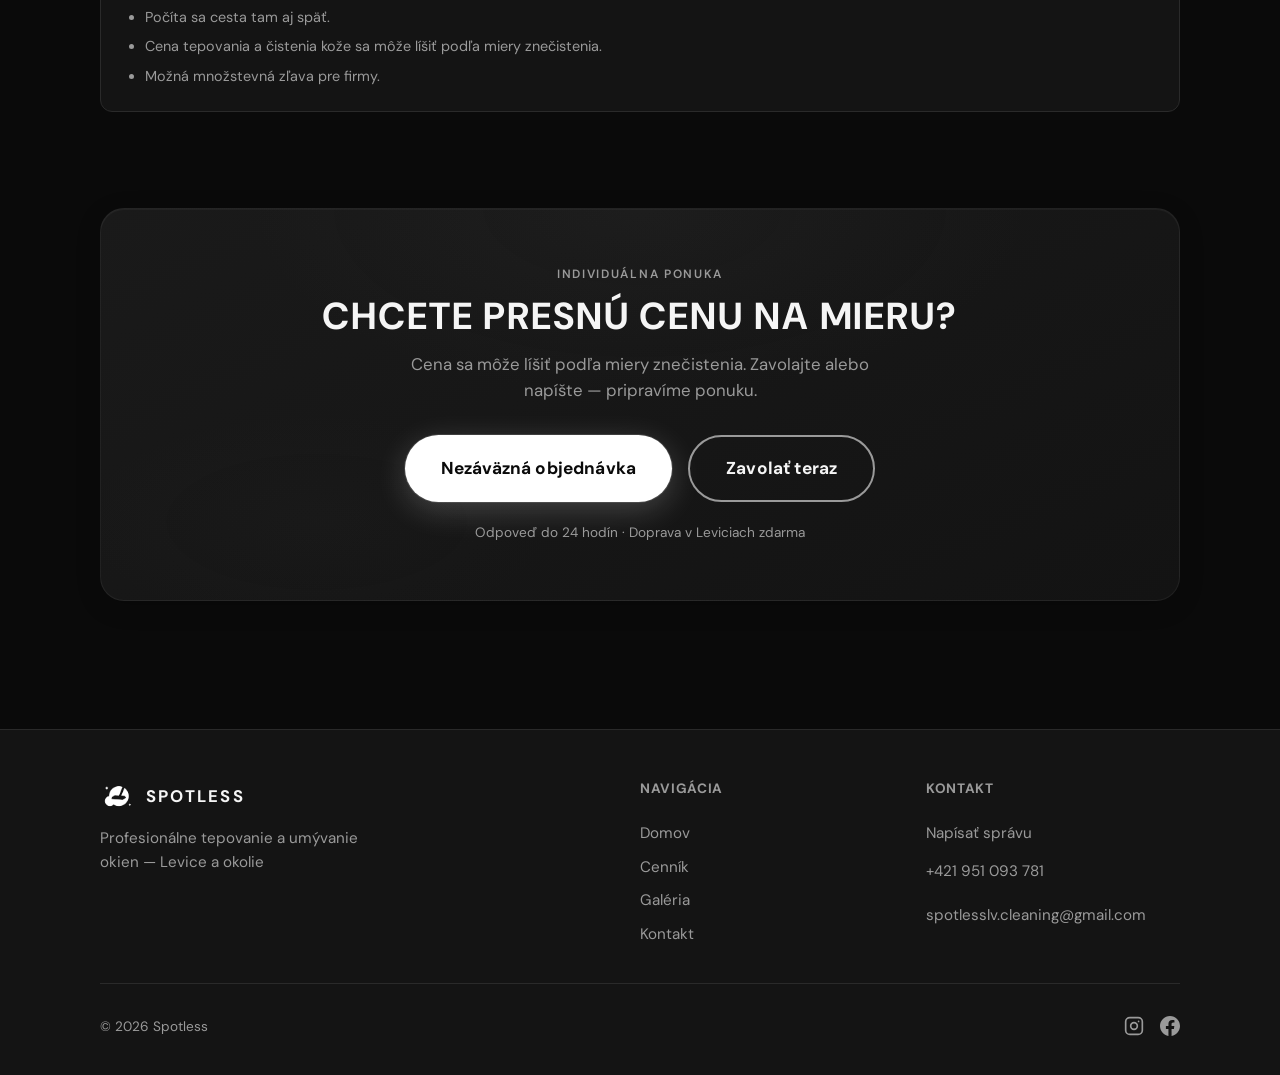
==== commit 0087d808: "GEO Update" ====
--- a/cennik/index.html
+++ b/cennik/index.html
@@ -5,6 +5,7 @@
   <meta name="viewport" content="width=device-width, initial-scale=1.0">
   <meta name="description" content="Cenník tepovania sedačiek, kobercov a áut, čistenie okien a ozónovania v Leviciach. Doprava v meste zdarma.">
   <link rel="canonical" href="https://www.spotlesscleaning.sk/cennik">
+  <link rel="alternate" type="text/plain" href="/llms.txt" title="LLM site summary">
   <link rel="icon" href="/favicon.ico" sizes="any">
   <link rel="icon" href="/images/favicon-48.png" type="image/png" sizes="48x48">
   <link rel="icon" href="/images/favicon-96.png" type="image/png" sizes="96x96">
@@ -71,8 +72,63 @@
 
     <section class="section" style="padding-top: 0;">
       <div class="container">
-        <div id="pricing-grid"></div>
-        <div class="pricing-notes" id="pricing-notes"></div>
+        <div class="pricing-tables" id="pricing-grid" data-static-content="true">
+          <article class="pricing-category pricing-category--windows">
+            <h3>Čistenie okien</h3>
+            <div class="pricing-row"><span>1-krídlo</span><span>6 €</span></div>
+            <div class="pricing-row"><span>2-krídla</span><span>10 €</span></div>
+            <div class="pricing-row"><span>3-krídla</span><span>13 €</span></div>
+            <div class="pricing-row"><span>Balkónové dvere</span><span>13 €</span></div>
+            <div class="pricing-row"><span>Francúzske okno</span><span>od 10 €</span></div>
+            <div class="pricing-row"><span>Žalúzie</span><span>od 2 €</span></div>
+          </article>
+          <article class="pricing-category">
+            <h3>Tepovanie kobercov</h3>
+            <div class="pricing-row"><span>V domácnostiach</span><span>od 2,50 €/m²</span></div>
+            <div class="pricing-row"><span>Firemné priestory</span><span>od 2 €/m²</span></div>
+            <div class="pricing-row"><span>Koberce s dlhým vlasom</span><span>od 3 €/m²</span></div>
+          </article>
+          <article class="pricing-category">
+            <h3>Tepovanie nábytku</h3>
+            <div class="pricing-row"><span>Sedačka — 1 miesto</span><span>od 6 €</span></div>
+            <div class="pricing-row"><span>Kreslo — 1 miesto</span><span>od 7 €</span></div>
+            <div class="pricing-row"><span>Stolička / taburetka</span><span>od 4 €</span></div>
+            <div class="pricing-row"><span>Jednolôžková posteľ</span><span>od 7 €</span></div>
+            <div class="pricing-row"><span>Manželská posteľ</span><span>od 13 €</span></div>
+            <div class="pricing-row"><span>Matrac</span><span>od 7 €</span></div>
+            <div class="pricing-row"><span>Vankúš</span><span>od 3 €</span></div>
+          </article>
+          <article class="pricing-category">
+            <h3>Tepovanie automobilov</h3>
+            <div class="pricing-row"><span>Sedadlo</span><span>od 6 €</span></div>
+            <div class="pricing-row"><span>Komplet hatchback</span><span>od 45 €</span></div>
+            <div class="pricing-row"><span>Komplet coupé / sedan</span><span>od 50 €</span></div>
+            <div class="pricing-row"><span>Komplet combi / SUV</span><span>od 60 €</span></div>
+          </article>
+          <article class="pricing-category">
+            <h3>Čistenie kože</h3>
+            <div class="pricing-row"><span>1 sedadlo (auto)</span><span>od 15 €</span></div>
+            <div class="pricing-row"><span>1 miesto (sedačka)</span><span>od 10 €</span></div>
+            <div class="pricing-row"><span>Kreslo</span><span>od 20 €</span></div>
+            <div class="pricing-row"><span>Stolička</span><span>od 6 €</span></div>
+          </article>
+          <article class="pricing-category">
+            <h3>Dezinfekcia ozónom</h3>
+            <div class="pricing-row"><span>Dezinfekcia priestorov (vrátane prenájmu stroja)</span><span>od 15 €</span></div>
+          </article>
+          <article class="pricing-category">
+            <h3>Doprava</h3>
+            <div class="pricing-row"><span>V rámci mesta Levice</span><span>zdarma</span></div>
+            <div class="pricing-row"><span>Mimo mesta</span><span>0,25 €/km</span></div>
+          </article>
+        </div>
+        <div class="pricing-notes" id="pricing-notes" data-static-content="true">
+          <ul>
+            <li>Počíta sa cesta tam aj späť.</li>
+            <li>Cena tepovania a čistenia kože sa môže líšiť podľa miery znečistenia.</li>
+            <li>Možná množstevná zľava pre firmy.</li>
+          </ul>
+        </div>
       </div>
     </section>
 
@@ -112,8 +168,8 @@
         <div class="footer-col">
           <h4>Kontakt</h4>
           <a href="/kontakt">Napísať správu</a>
-          <span id="contact-phone"></span>
-          <span id="contact-email"></span>
+          <a href="tel:+421951093781" id="contact-phone">+421 951 093 781</a>
+          <a href="mailto:spotlesslv.cleaning@gmail.com" id="contact-email">spotlesslv.cleaning@gmail.com</a>
         </div>
       </div>
       <div class="footer-bottom">
--- a/css/style.css
+++ b/css/style.css
@@ -1781,6 +1781,7 @@
 .reel-card {
   display: block;
   transition: transform 0.35s ease;
+  touch-action: pan-y;
 }
 
 .reel-card:hover,
@@ -1824,6 +1825,13 @@
   object-fit: cover;
   display: block;
   pointer-events: none;
+  opacity: 0;
+  transition: opacity 0.35s ease;
+}
+
+.reel-card.is-ready .reel-card__video,
+.reel-card.is-playing .reel-card__video {
+  opacity: 1;
 }
 
 /* ===== Scroll animations ===== */
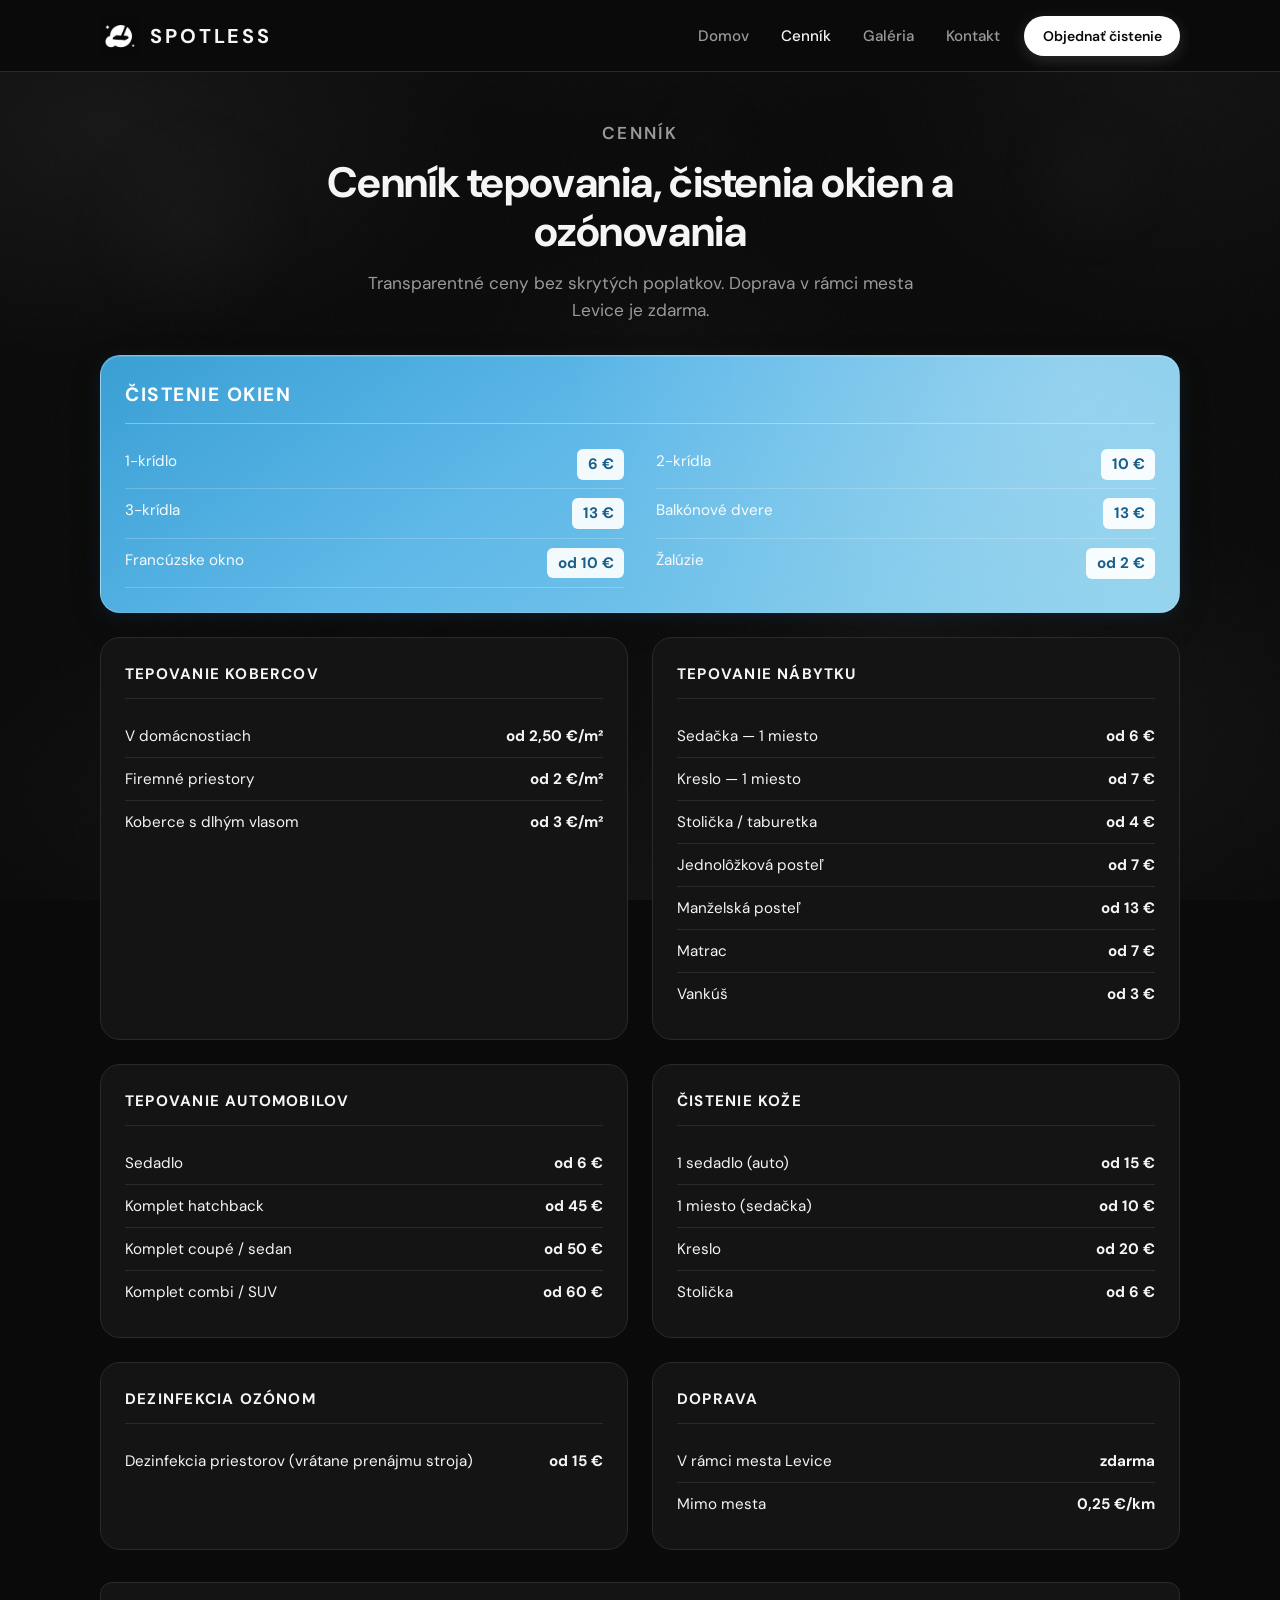
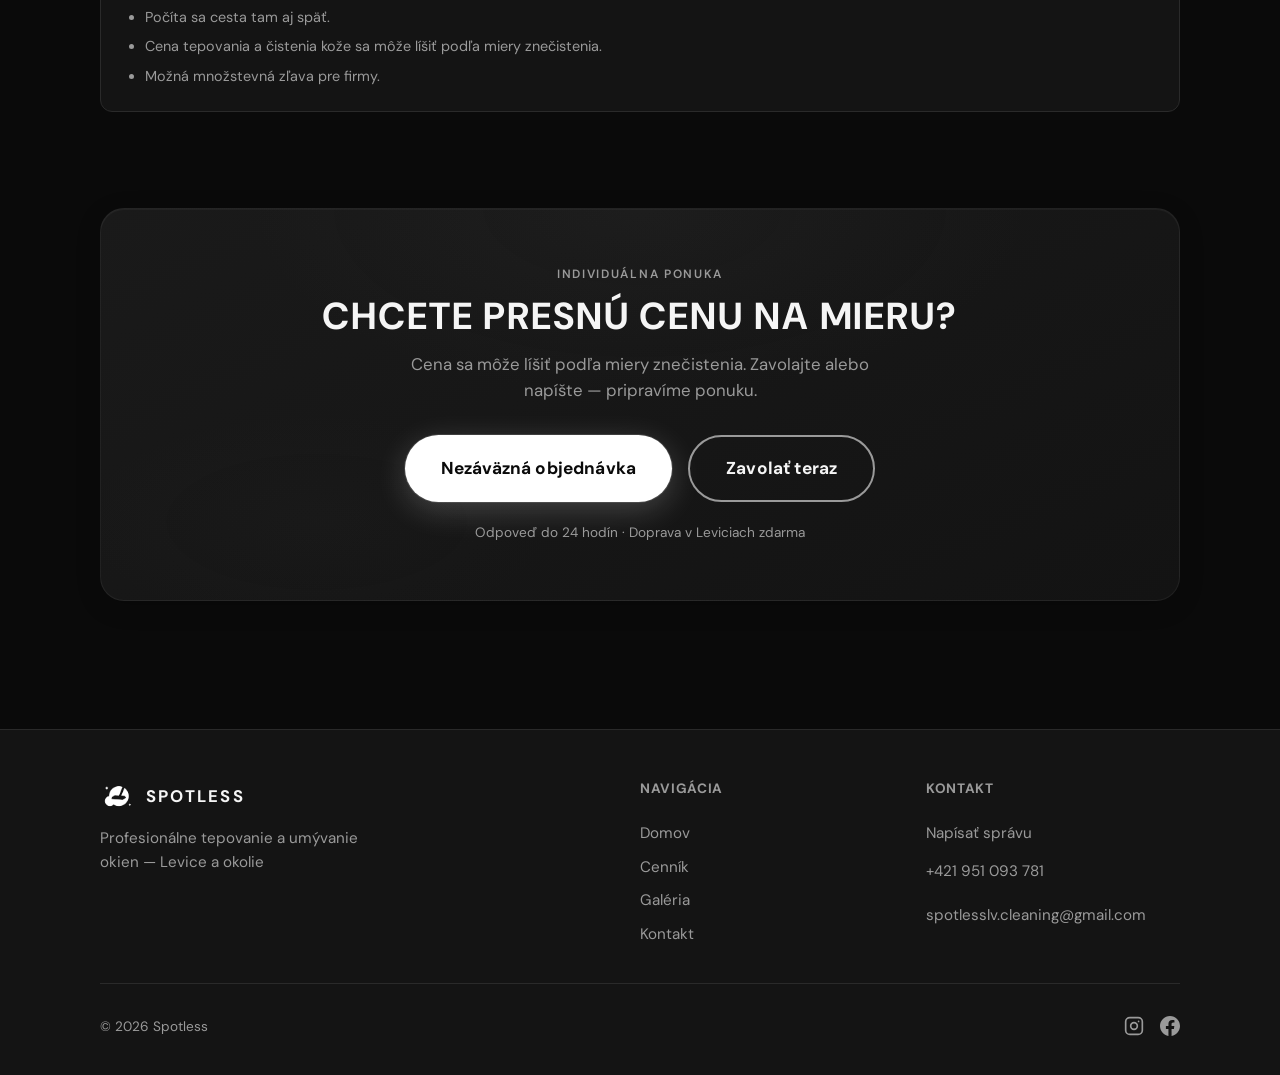
==== commit 3451c930: "CSS Cookiebot" ====
--- a/cennik/index.html
+++ b/cennik/index.html
@@ -3,6 +3,8 @@
 <head>
   <meta charset="UTF-8">
   <meta name="viewport" content="width=device-width, initial-scale=1.0">
+  <script src="/js/cookiebot-config.js"></script>
+  <script src="/js/cookiebot-init.js"></script>
   <meta name="description" content="Cenník tepovania sedačiek, kobercov a áut, čistenie okien a ozónovania v Leviciach. Doprava v meste zdarma.">
   <link rel="canonical" href="https://www.spotlesscleaning.sk/cennik">
   <link rel="alternate" type="text/plain" href="/llms.txt" title="LLM site summary">
@@ -30,6 +32,9 @@
   <link href="https://fonts.googleapis.com/css2?family=DM+Sans:ital,opsz,wght@0,9..40,400;0,9..40,500;0,9..40,600;0,9..40,700&display=swap" rel="stylesheet" media="print" onload="this.media='all'">
   <noscript><link href="https://fonts.googleapis.com/css2?family=DM+Sans:ital,opsz,wght@0,9..40,400;0,9..40,500;0,9..40,600;0,9..40,700&display=swap" rel="stylesheet"></noscript>
   <link rel="stylesheet" href="/css/style.css">
+  <link rel="stylesheet" href="/css/cookiebot-custom.css">
+  <script type="text/plain" data-cookieconsent="statistics" async src="https://www.googletagmanager.com/gtag/js?id=G-7Y9ZVSKEVJ"></script>
+  <script type="text/plain" data-cookieconsent="statistics" src="/js/gtag-init.js"></script>
 </head>
 <body data-page="pricing">
 
@@ -181,18 +186,5 @@
 
   <script defer src="/js/config.js"></script>
   <script defer src="/js/main.js"></script>
-  <script>
-    window.addEventListener("load", function () {
-      var s = document.createElement("script");
-      s.src = "https://www.googletagmanager.com/gtag/js?id=G-7Y9ZVSKEVJ";
-      s.async = true;
-      document.head.appendChild(s);
-      window.dataLayer = window.dataLayer || [];
-      function gtag() { dataLayer.push(arguments); }
-      window.gtag = gtag;
-      gtag("js", new Date());
-      gtag("config", "G-7Y9ZVSKEVJ");
-    });
-  </script>
 </body>
 </html>
--- a/css/style.css
+++ b/css/style.css
@@ -697,7 +697,7 @@
   pointer-events: none;
 }
 
-.feature-card:hover {
+.feature-card:not(.feature-card--expandable):hover {
   transform: translateY(-4px);
   border-color: rgba(255, 255, 255, 0.14);
   box-shadow:
@@ -705,7 +705,7 @@
     0 8px 28px rgba(0, 0, 0, 0.22);
 }
 
-.feature-card:hover::before {
+.feature-card:not(.feature-card--expandable):hover::before {
   opacity: 1;
 }
 
@@ -726,7 +726,7 @@
     transform 0.35s ease;
 }
 
-.feature-card:hover .feature-icon {
+.feature-card:not(.feature-card--expandable):hover .feature-icon {
   border-color: rgba(255, 255, 255, 0.12);
   box-shadow: 0 4px 12px rgba(0, 0, 0, 0.2);
   transform: scale(1.04);
@@ -744,6 +744,316 @@
 .feature-card p {
   color: var(--color-text-muted);
   font-size: 0.95rem;
+}
+
+/* Expandable service cards — click only, no hover layout */
+.features-grid--expandable {
+  align-items: stretch;
+}
+
+.feature-card--expandable {
+  cursor: pointer;
+  display: flex;
+  flex-direction: column;
+  height: 100%;
+  transition: box-shadow 0.35s ease, border-color 0.35s ease;
+}
+
+.feature-card--expandable:hover {
+  transform: none;
+  border-color: var(--color-border);
+  box-shadow: 0 2px 12px rgba(0, 0, 0, 0.12);
+}
+
+.feature-card--expandable.is-expanded {
+  border-color: rgba(255, 255, 255, 0.14);
+  box-shadow:
+    0 1px 0 rgba(255, 255, 255, 0.05) inset,
+    0 8px 28px rgba(0, 0, 0, 0.22);
+}
+
+.features-grid--expandable.is-switching .feature-card__detail,
+.features-grid--expandable.is-switching .feature-card__detail-inner,
+.feature-card--expandable.is-instant .feature-card__detail,
+.feature-card--expandable.is-instant .feature-card__detail-inner {
+  transition: none !important;
+}
+
+.feature-card--expandable .feature-card__head {
+  display: flex;
+  flex-direction: column;
+  align-items: center;
+  text-align: center;
+  flex: 1;
+  height: 100%;
+}
+
+.feature-card--expandable:not(.is-expanded) .feature-card__head {
+  min-height: 100%;
+}
+
+.feature-card--expandable .feature-icon {
+  margin-left: auto;
+  margin-right: auto;
+}
+
+.feature-card__teaser {
+  color: var(--color-text-muted);
+  font-size: 0.95rem;
+  line-height: 1.55;
+  display: -webkit-box;
+  -webkit-box-orient: vertical;
+  -webkit-line-clamp: 3;
+  overflow: hidden;
+  width: 100%;
+  min-height: calc(3 * 1.55em);
+}
+
+@media (min-width: 1024px) {
+  .features-grid--expandable:not(.features-grid--expanded) .feature-card--expandable h3 {
+    min-height: 2.65em;
+    display: flex;
+    align-items: center;
+    justify-content: center;
+  }
+}
+
+.feature-card__more,
+.feature-card__less {
+  display: inline-block;
+  font-size: 0.9rem;
+  color: var(--color-text);
+  text-decoration: underline;
+  text-underline-offset: 3px;
+  background: none;
+  border: none;
+  padding: 0;
+  cursor: pointer;
+  font-family: inherit;
+}
+
+.feature-card__more {
+  margin-top: auto;
+  padding-top: 0.75rem;
+}
+
+.feature-card__less {
+  margin-top: 1.5rem;
+}
+
+.feature-card__less:hover,
+.feature-card__more:hover {
+  color: var(--color-accent);
+}
+
+.feature-card--expandable.is-expanded .feature-card__more {
+  display: none;
+}
+
+.feature-card--expandable.is-expanded .feature-card__teaser {
+  display: none;
+}
+
+.feature-card__detail {
+  display: grid;
+  grid-template-rows: 0fr;
+  transition: grid-template-rows 0.4s cubic-bezier(0.4, 0, 0.2, 1);
+}
+
+.feature-card--expandable:not(.is-expanded) .feature-card__detail-inner {
+  pointer-events: none;
+}
+
+.feature-card--expandable:not(.is-expanded) .feature-card__detail {
+  grid-template-rows: 0fr;
+}
+
+.feature-card--expandable:not(.is-expanded) .feature-card__detail-inner {
+  opacity: 0;
+}
+
+.feature-card--expandable.is-expanded .feature-card__detail {
+  grid-template-rows: 1fr;
+}
+
+.feature-card__detail-inner {
+  overflow: hidden;
+  min-height: 0;
+  text-align: center;
+  max-width: 40rem;
+  margin-left: auto;
+  margin-right: auto;
+  width: 100%;
+  opacity: 0;
+  transition: opacity 0.3s ease 0.08s;
+}
+
+.feature-card--expandable.is-expanded .feature-card__detail-inner {
+  opacity: 1;
+  padding-top: 1.25rem;
+}
+
+@media (max-width: 639px) {
+  .feature-card--expandable.is-expanded .feature-card__detail-inner {
+    border-top: 1px solid var(--color-border);
+    margin-top: 0.25rem;
+  }
+}
+
+.feature-card__detail-inner p {
+  color: var(--color-text-muted);
+  font-size: 0.9rem;
+  line-height: 1.7;
+  margin-bottom: 0.75rem;
+}
+
+.feature-card__detail-inner p:last-of-type {
+  margin-bottom: 0;
+}
+
+.feature-card__detail-inner h4 {
+  font-size: 0.82rem;
+  font-weight: 600;
+  text-transform: uppercase;
+  letter-spacing: 0.04em;
+  margin: 1rem 0 0.4rem;
+  color: var(--color-text);
+}
+
+.feature-card__detail-inner h4:first-child {
+  margin-top: 0;
+}
+
+.feature-card__detail-inner a {
+  color: var(--color-text);
+  text-decoration: underline;
+  text-underline-offset: 3px;
+}
+
+.feature-card__detail-inner a:hover {
+  color: var(--color-accent);
+}
+
+@media (min-width: 640px) {
+  .features-grid--expandable.features-grid--expanded {
+    grid-template-columns: repeat(3, 1fr);
+  }
+
+  .features-grid--expandable.features-grid--expanded .feature-card--expandable.is-expanded {
+    grid-column: 1 / -1;
+    order: 10;
+    display: grid;
+    grid-template-columns: minmax(180px, 220px) minmax(0, 1fr);
+    gap: 2rem 3rem;
+    align-items: center;
+    padding: 2rem 2.25rem;
+    height: auto;
+  }
+
+  .features-grid--expandable.features-grid--expanded .feature-card--expandable:not(.is-expanded) {
+    height: auto;
+  }
+
+  .features-grid--expandable.features-grid--expanded .feature-card--expandable:not(.is-expanded) h3 {
+    min-height: 2.65em;
+  }
+
+  .features-grid--expandable.features-grid--expanded .feature-card--expandable:not(.is-expanded) .feature-card__teaser,
+  .features-grid--expandable.features-grid--expanded .feature-card--expandable:not(.is-expanded) .feature-card__more {
+    display: none;
+  }
+
+  .features-grid--expandable.features-grid--expanded .feature-card--expandable:not(.is-expanded) .feature-card__detail {
+    display: none;
+  }
+
+  .features-grid--expandable.features-grid--expanded .feature-card--expandable.is-expanded .feature-card__head {
+    position: relative;
+    align-self: center;
+    height: auto;
+    min-height: 0;
+    flex: none;
+  }
+
+  .features-grid--expandable.features-grid--expanded .feature-card--expandable.is-expanded .feature-card__head h3 {
+    min-height: 0;
+    display: block;
+  }
+
+  .features-grid--expandable.features-grid--expanded .feature-card--expandable.is-expanded .feature-card__head::after {
+    content: "";
+    position: absolute;
+    top: 0;
+    right: -1.5rem;
+    width: 1px;
+    height: 100%;
+    background: var(--color-border);
+  }
+
+  .features-grid--expandable.features-grid--expanded .feature-card--expandable.is-expanded .feature-card__detail-inner {
+    text-align: left;
+    max-width: none;
+    margin: 0;
+    border-top: none;
+    margin-top: 0;
+    padding-top: 0;
+    columns: 1;
+  }
+
+  .features-grid--expandable.features-grid--expanded .feature-card--expandable.is-expanded .feature-card__detail-inner p {
+    font-size: 0.95rem;
+    line-height: 1.75;
+    max-width: 58ch;
+  }
+
+  .features-grid--expandable.features-grid--expanded .feature-card--expandable.is-expanded .feature-card__detail-inner h4 {
+    font-size: 0.78rem;
+    margin-top: 1.15rem;
+  }
+
+  .features-grid--expandable.features-grid--expanded .feature-card--expandable.is-expanded .feature-card__detail-inner h4:first-child {
+    margin-top: 0;
+  }
+
+  .features-grid--expandable.features-grid--expanded .feature-card--expandable.is-expanded .feature-card__less {
+    display: block;
+    margin-top: 1.25rem;
+    text-align: left;
+  }
+}
+
+@media (prefers-reduced-motion: reduce) {
+  .feature-card__detail,
+  .feature-card__detail-inner,
+  .feature-card--expandable {
+    transition: none;
+  }
+}
+
+.section-head--center .seo-intro {
+  max-width: 42rem;
+  margin-bottom: 2rem;
+}
+
+.services-outro {
+  max-width: 42rem;
+  margin: 2.5rem auto 0;
+  text-align: center;
+  font-size: 1.05rem;
+  line-height: 1.7;
+  color: var(--color-text-muted);
+}
+
+.seo-intro--center {
+  text-align: center;
+}
+
+.seo-content__inner .section-title {
+  margin-bottom: 0.75rem;
+}
+
+.seo-content__inner .seo-intro {
+  margin-bottom: 2rem;
 }
 
 /* ===== Pricing ===== */
@@ -1460,6 +1770,133 @@
   padding-top: 2rem;
 }
 
+/* ===== Google reviews ===== */
+.reviews-section {
+  padding-top: 1rem;
+}
+
+.reviews-summary {
+  display: flex;
+  flex-direction: column;
+  align-items: center;
+  gap: 0.35rem;
+  margin-bottom: 2rem;
+}
+
+.reviews-summary__rating {
+  display: flex;
+  align-items: center;
+  gap: 0.65rem;
+}
+
+.reviews-summary__score {
+  font-family: var(--font-display);
+  font-size: 1.65rem;
+  font-weight: 700;
+  line-height: 1;
+}
+
+.reviews-summary__meta {
+  color: var(--color-text-muted);
+  font-size: 0.92rem;
+}
+
+.reviews-summary__link {
+  margin-top: 0.35rem;
+  font-size: 0.92rem;
+  color: var(--color-text);
+  text-decoration: underline;
+  text-underline-offset: 3px;
+}
+
+.reviews-summary__link:hover {
+  color: var(--color-accent);
+}
+
+.reviews-grid {
+  display: grid;
+  gap: 1.25rem;
+  text-align: left;
+}
+
+@media (min-width: 640px) {
+  .reviews-grid {
+    grid-template-columns: repeat(2, minmax(0, 1fr));
+  }
+}
+
+@media (min-width: 1024px) {
+  .reviews-grid {
+    grid-template-columns: repeat(4, minmax(0, 1fr));
+  }
+}
+
+.review-card {
+  display: flex;
+  flex-direction: column;
+  height: 100%;
+  background: linear-gradient(180deg, #171717 0%, #141414 100%);
+  border: 1px solid var(--color-border);
+  border-radius: var(--radius-lg);
+  padding: 1.5rem;
+  box-shadow: 0 2px 12px rgba(0, 0, 0, 0.12);
+}
+
+.review-stars {
+  color: #f4b942;
+  font-size: 0.95rem;
+  letter-spacing: 0.06em;
+  line-height: 1;
+  margin-bottom: 0.85rem;
+}
+
+.review-stars--lg {
+  font-size: 1.15rem;
+  margin-bottom: 0;
+}
+
+.review-card__text {
+  flex: 1;
+  margin: 0 0 1rem;
+  color: var(--color-text-muted);
+  font-size: 0.92rem;
+  line-height: 1.65;
+  font-style: normal;
+}
+
+.review-card--rating-only {
+  justify-content: center;
+}
+
+.review-card--rating-only .review-stars {
+  margin-bottom: 1rem;
+}
+
+.review-card__footer {
+  display: flex;
+  align-items: center;
+  justify-content: space-between;
+  gap: 0.75rem;
+  margin-top: auto;
+  padding-top: 0.85rem;
+  border-top: 1px solid var(--color-border);
+}
+
+.review-card__author {
+  font-style: normal;
+  font-weight: 600;
+  font-size: 0.88rem;
+  color: var(--color-text);
+}
+
+.review-card__source {
+  font-size: 0.75rem;
+  font-weight: 600;
+  letter-spacing: 0.04em;
+  text-transform: uppercase;
+  color: var(--color-text-muted);
+}
+
 .faq-list {
   max-width: 720px;
   margin: 0 auto;
--- a/css/cookiebot-custom.css
+++ b/css/cookiebot-custom.css
@@ -0,0 +1,64 @@
+/* Kontajner */
+#CybotCookiebotDialog {
+  border-radius: 18px !important;
+  box-shadow: 0 20px 60px rgba(0, 0, 0, 0.18) !important;
+  border: none !important;
+  overflow: hidden;
+  font-family: inherit !important;
+}
+
+/* Hlavička */
+#CybotCookiebotDialogHeader {
+  padding: 28px 32px 10px;
+}
+
+/* Text */
+#CybotCookiebotDialogBodyContent,
+#CybotCookiebotDialogBodyContentText {
+  font-size: 15px;
+  line-height: 1.7;
+}
+
+/* Tlačidlá */
+#CybotCookiebotDialogBodyButtonAccept,
+#CybotCookiebotDialogBodyLevelButtonLevelOptinAllowAll {
+  background: #22b573 !important;
+  border-radius: 12px !important;
+  border: none !important;
+  transition: 0.25s;
+}
+
+#CybotCookiebotDialogBodyButtonAccept:hover {
+  transform: translateY(-1px);
+  filter: brightness(1.05);
+}
+
+#CybotCookiebotDialogBodyButtonDecline,
+#CybotCookiebotDialogBodyLevelButtonCustomize {
+  border-radius: 12px !important;
+}
+
+@media (max-width: 768px) {
+  #CybotCookiebotDialog {
+    width: calc(100% - 24px) !important;
+    max-width: none !important;
+    left: 12px !important;
+    right: 12px !important;
+    bottom: 12px !important;
+    border-radius: 18px !important;
+  }
+
+  #CybotCookiebotDialogBodyButtons {
+    display: flex !important;
+    flex-direction: column !important;
+    gap: 10px !important;
+  }
+
+  #CybotCookiebotDialogBodyButtons button {
+    width: 100% !important;
+  }
+
+  #CybotCookiebotDialogBodyContent {
+    padding: 20px !important;
+  }
+}
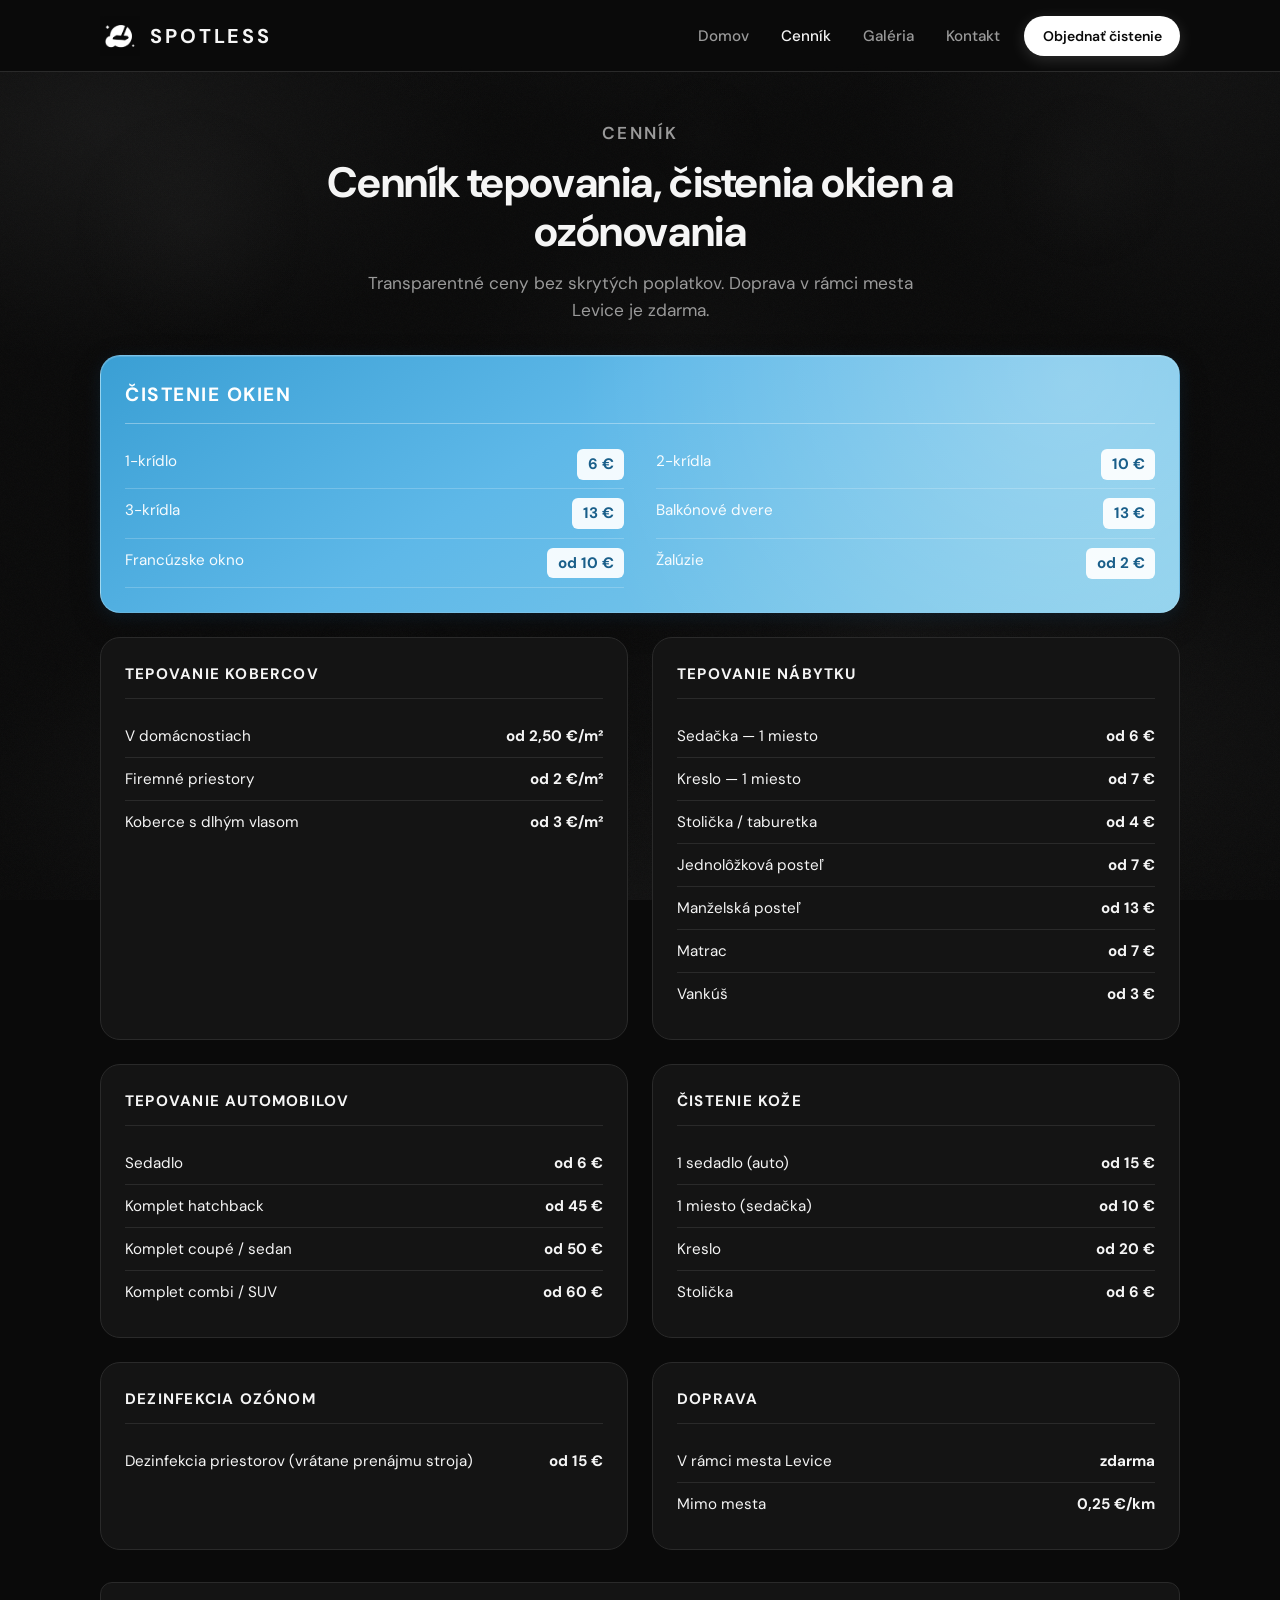
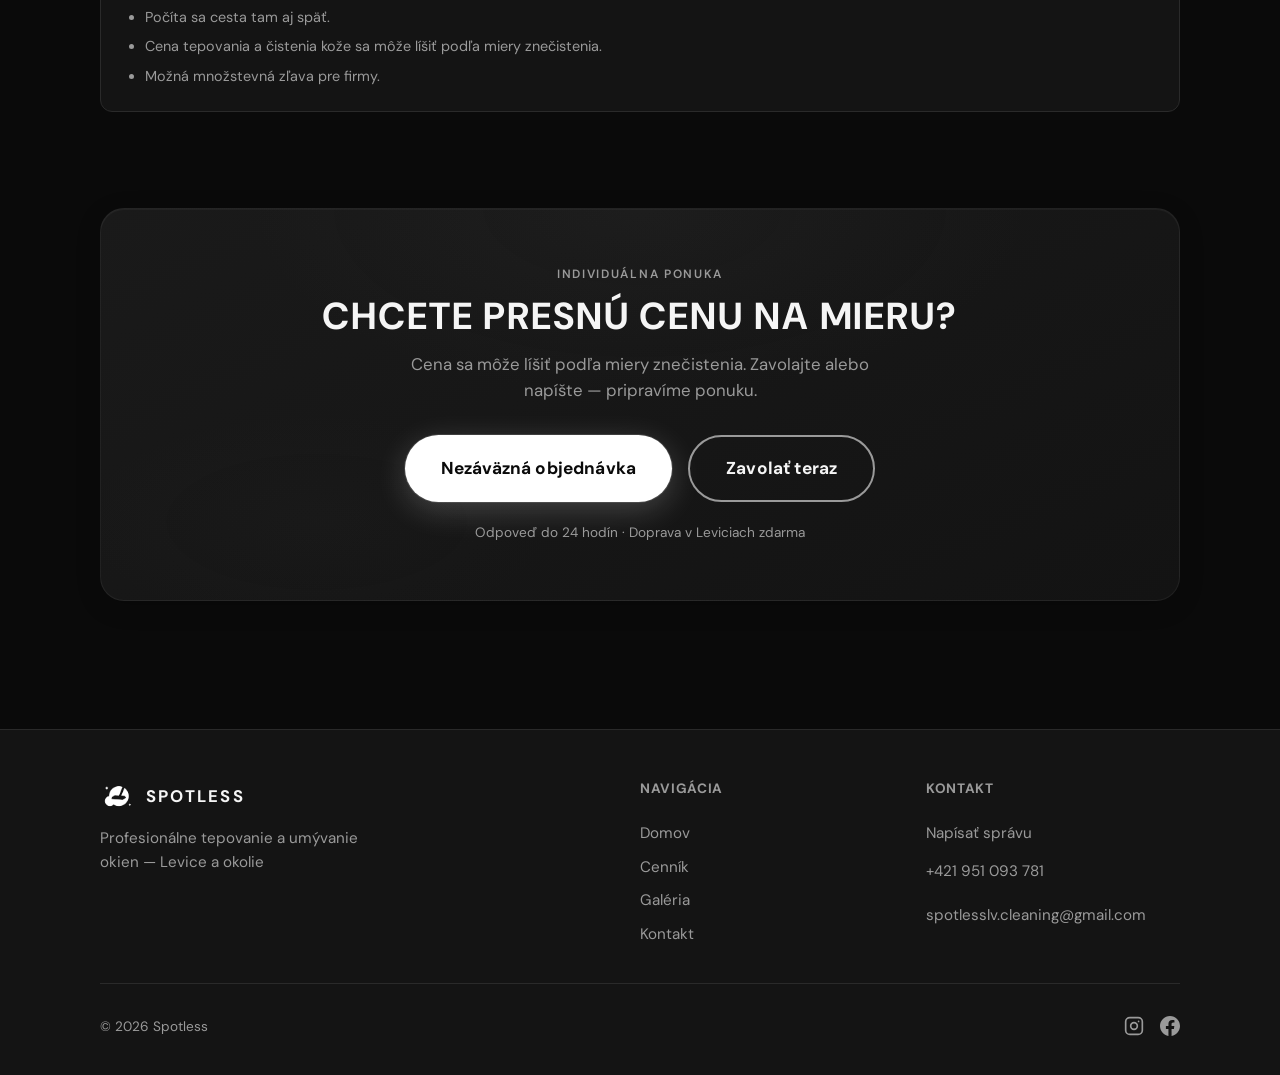
==== commit d59922cc: "Custom cookiebot" ====
--- a/cennik/index.html
+++ b/cennik/index.html
@@ -5,6 +5,7 @@
   <meta name="viewport" content="width=device-width, initial-scale=1.0">
   <script src="/js/cookiebot-config.js"></script>
   <script src="/js/cookiebot-init.js"></script>
+  <script src="/js/cookiebot-delay.js"></script>
   <meta name="description" content="Cenník tepovania sedačiek, kobercov a áut, čistenie okien a ozónovania v Leviciach. Doprava v meste zdarma.">
   <link rel="canonical" href="https://www.spotlesscleaning.sk/cennik">
   <link rel="alternate" type="text/plain" href="/llms.txt" title="LLM site summary">
--- a/css/cookiebot-custom.css
+++ b/css/cookiebot-custom.css
@@ -1,64 +1,199 @@
+/* ===== Spotless dark theme — Cookiebot ===== */
+
 /* Kontajner */
-#CybotCookiebotDialog {
+#CybotCookiebotDialog,
+#CybotCookiebotDialog.CybotCookiebotDialogActive {
   border-radius: 18px !important;
-  box-shadow: 0 20px 60px rgba(0, 0, 0, 0.18) !important;
-  border: none !important;
-  overflow: hidden;
+  box-shadow: 0 20px 60px rgba(0, 0, 0, 0.55) !important;
+  border: 1px solid #2a2a2a !important;
+  overflow: hidden !important;
   font-family: inherit !important;
+  background-color: #141414 !important;
+  color: #f5f5f5 !important;
 }
 
-/* Hlavička */
+#CybotCookiebotDialogBodyUnderlay {
+  background-color: rgba(0, 0, 0, 0.65) !important;
+}
+
+html.spotless-cookiebot-waiting #CybotCookiebotDialog,
+html.spotless-cookiebot-waiting #CybotCookiebotDialogBodyUnderlay {
+  display: none !important;
+  visibility: hidden !important;
+  opacity: 0 !important;
+  pointer-events: none !important;
+}
+
+.CybotCookiebotScrollContainer,
+#CybotCookiebotDialogTabContent {
+  background-color: #141414 !important;
+  color: #f5f5f5 !important;
+}
+
+/* Hlavička & záložky */
 #CybotCookiebotDialogHeader {
-  padding: 28px 32px 10px;
+  padding: 28px 32px 10px !important;
+  border-color: #2a2a2a !important;
+}
+
+#CybotCookiebotDialogNav {
+  border-color: #2a2a2a !important;
+}
+
+#CybotCookiebotDialogNav .CybotCookiebotDialogNavItemLink {
+  color: #9a9a9a !important;
+}
+
+#CybotCookiebotDialogNav .CybotCookiebotDialogNavItemLink.CybotCookiebotDialogActive {
+  color: #f5f5f5 !important;
+  border-bottom-color: #ffffff !important;
 }
 
 /* Text */
-#CybotCookiebotDialogBodyContent,
-#CybotCookiebotDialogBodyContentText {
-  font-size: 15px;
-  line-height: 1.7;
+#CybotCookiebotDialogBodyContentTitle,
+.CybotCookiebotDialogBodyContentHeading,
+.CybotCookiebotDialogBodyLevelButtonDescription {
+  color: #f5f5f5 !important;
 }
 
-/* Tlačidlá */
+#CybotCookiebotDialogBodyContent,
+#CybotCookiebotDialogBodyContentText,
+.CybotCookiebotDialogBodyContentText {
+  font-size: 15px !important;
+  line-height: 1.7 !important;
+  color: #b0b0b0 !important;
+}
+
+#CybotCookiebotDialogBodyContentText a,
+.CybotCookiebotDialogBodyContentText a {
+  color: #f5f5f5 !important;
+}
+
+/* Prepínače */
+#CybotCookiebotDialog .CybotCookiebotDialogBodyLevelButtonSlider {
+  background-color: #2a2a2a !important;
+}
+
+#CybotCookiebotDialog input:checked + .CybotCookiebotDialogBodyLevelButtonSlider {
+  background-color: #22b573 !important;
+}
+
+#CybotCookiebotDialog .CybotCookiebotDialogBodyLevelButtonSlider:before,
+#CybotCookiebotDialog input:checked + .CybotCookiebotDialogBodyLevelButtonSlider:before {
+  background-color: #0a0a0a !important;
+}
+
+/* Tlačidlá — outline, čierne vnútro */
+.CybotCookiebotDialogBodyButton,
+#CybotCookiebotDialogBodyButtonDecline,
+#CybotCookiebotDialogBodyLevelButtonLevelOptinDeclineAll,
+#CybotCookiebotDialogBodyLevelButtonCustomize,
+#CybotCookiebotDialogBodyLevelButtonLevelOptinAllowallSelection {
+  background: #0a0a0a !important;
+  background-color: #0a0a0a !important;
+  color: #f5f5f5 !important;
+  border: 2px solid #9a9a9a !important;
+  border-radius: 12px !important;
+  transition: 0.25s !important;
+}
+
+#CybotCookiebotDialogBodyLevelButtonLevelOptinAllowallSelection,
+#CybotCookiebotDialogBodyLevelButtonCustomize {
+  border-color: #f5f5f5 !important;
+}
+
 #CybotCookiebotDialogBodyButtonAccept,
 #CybotCookiebotDialogBodyLevelButtonLevelOptinAllowAll {
-  background: #22b573 !important;
+  background: #0a0a0a !important;
+  background-color: #0a0a0a !important;
+  color: #22b573 !important;
+  border: 2px solid #22b573 !important;
   border-radius: 12px !important;
-  border: none !important;
-  transition: 0.25s;
+  transition: 0.25s !important;
 }
 
-#CybotCookiebotDialogBodyButtonAccept:hover {
-  transform: translateY(-1px);
-  filter: brightness(1.05);
+#CybotCookiebotDialogBodyLevelButtonLevelOptinAllowallSelection:hover,
+#CybotCookiebotDialogBodyLevelButtonCustomize:hover {
+  background: #f5f5f5 !important;
+  background-color: #f5f5f5 !important;
+  border-color: #f5f5f5 !important;
+  color: #0a0a0a !important;
 }
 
-#CybotCookiebotDialogBodyButtonDecline,
-#CybotCookiebotDialogBodyLevelButtonCustomize {
-  border-radius: 12px !important;
+#CybotCookiebotDialogBodyButtonDecline:hover,
+#CybotCookiebotDialogBodyLevelButtonLevelOptinDeclineAll:hover {
+  background: #9a9a9a !important;
+  background-color: #9a9a9a !important;
+  border-color: #9a9a9a !important;
+  color: #0a0a0a !important;
 }
 
+#CybotCookiebotDialogBodyButtonAccept:hover,
+#CybotCookiebotDialogBodyLevelButtonLevelOptinAllowAll:hover {
+  background: #22b573 !important;
+  background-color: #22b573 !important;
+  border-color: #22b573 !important;
+  color: #ffffff !important;
+  filter: none !important;
+}
+
+@media (min-width: 769px) {
+  #CybotCookiebotDialogBodyButtonAccept:hover,
+  #CybotCookiebotDialogBodyLevelButtonLevelOptinAllowAll:hover {
+    transform: translateY(-1px) !important;
+  }
+}
+
+/* Detaily */
+.CybotCookiebotDialogDetailBodyContentCookieTypeIntro,
+.CybotCookiebotDialogDetailBodyContentCookieContainerHeader {
+  color: #b0b0b0 !important;
+}
+
+.CybotCookiebotDialogDetailBodyContentCookieTypeTitle,
+.CybotCookiebotDialogDetailBodyContentCookieContainerHeaderTitle {
+  color: #f5f5f5 !important;
+}
+
+.CybotCookiebotDialogDetailBodyContentCookieContainerHeader,
+.CybotCookiebotDialogDetailBodyContentCookieContainer {
+  border-color: #2a2a2a !important;
+  background-color: #141414 !important;
+}
+
+/* ===== Mobile ===== */
 @media (max-width: 768px) {
-  #CybotCookiebotDialog {
+  #CybotCookiebotDialog,
+  #CybotCookiebotDialog.CybotCookiebotDialogActive {
+    position: fixed !important;
+    top: auto !important;
+    bottom: 12px !important;
+    left: 50% !important;
+    right: auto !important;
+    transform: translateX(-50%) !important;
     width: calc(100% - 24px) !important;
-    max-width: none !important;
-    left: 12px !important;
-    right: 12px !important;
-    bottom: 12px !important;
+    max-width: calc(100vw - 24px) !important;
+    margin: 0 !important;
     border-radius: 18px !important;
   }
 
-  #CybotCookiebotDialogBodyButtons {
+  #CybotCookiebotDialogBodyButtons,
+  #CybotCookiebotDialogBodyButtonsWrapper {
     display: flex !important;
     flex-direction: column !important;
     gap: 10px !important;
   }
 
-  #CybotCookiebotDialogBodyButtons button {
+  #CybotCookiebotDialogBodyButtons button,
+  #CybotCookiebotDialogBodyButtonsWrapper button {
     width: 100% !important;
   }
 
   #CybotCookiebotDialogBodyContent {
     padding: 20px !important;
   }
+
+  #CybotCookiebotDialogHeader {
+    padding: 20px 20px 8px !important;
+  }
 }
